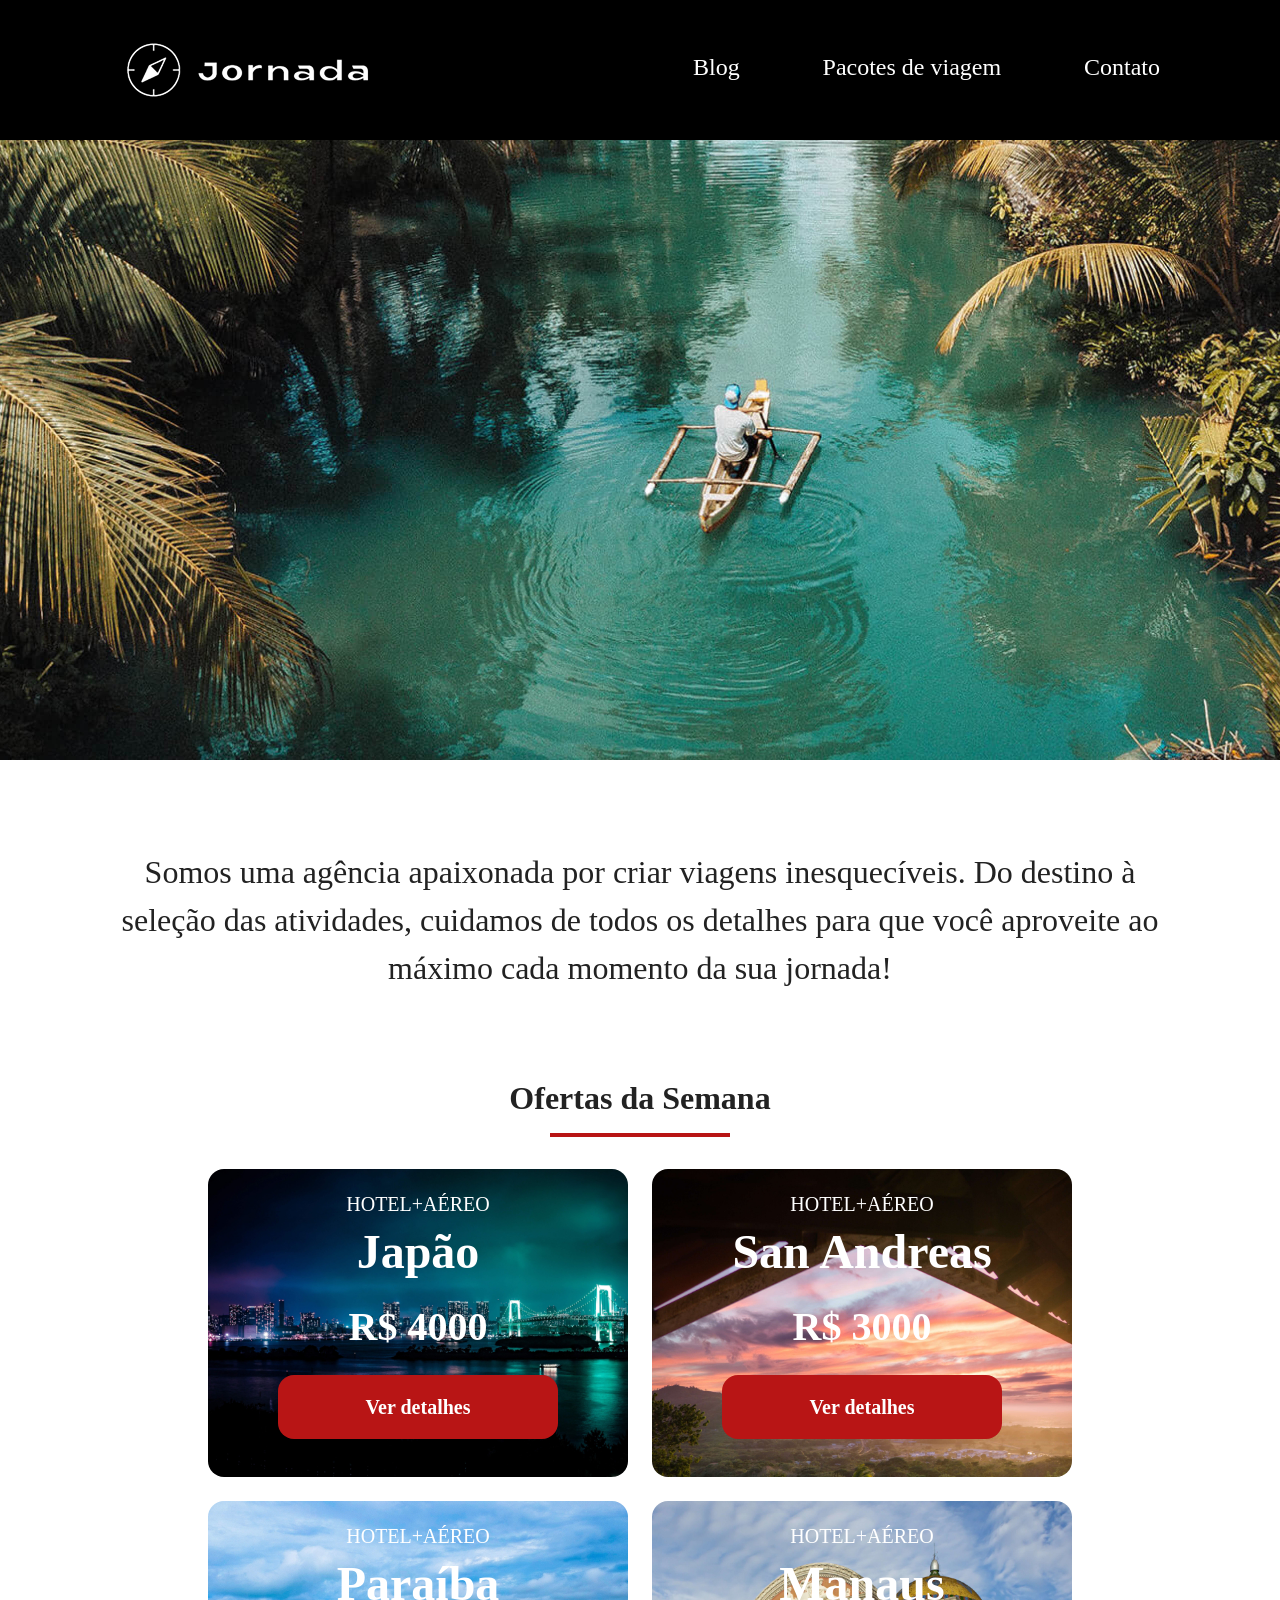
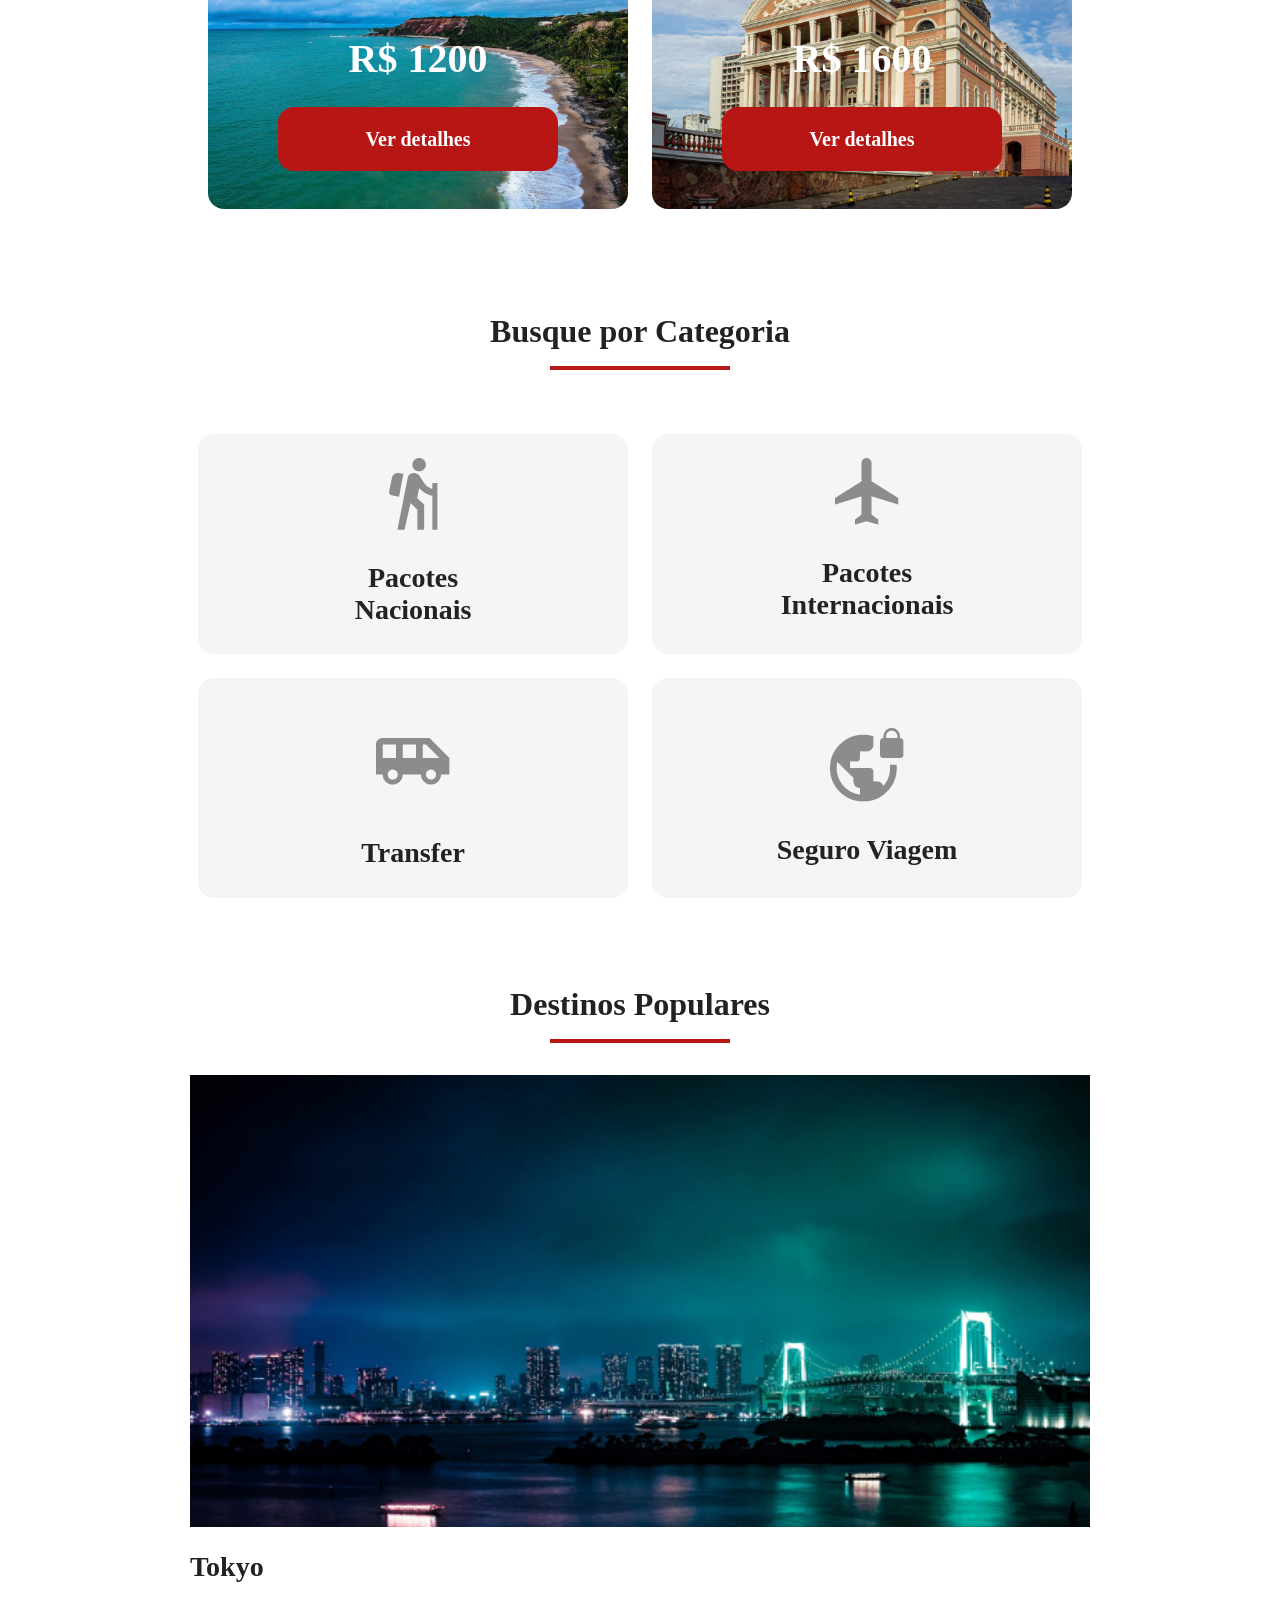
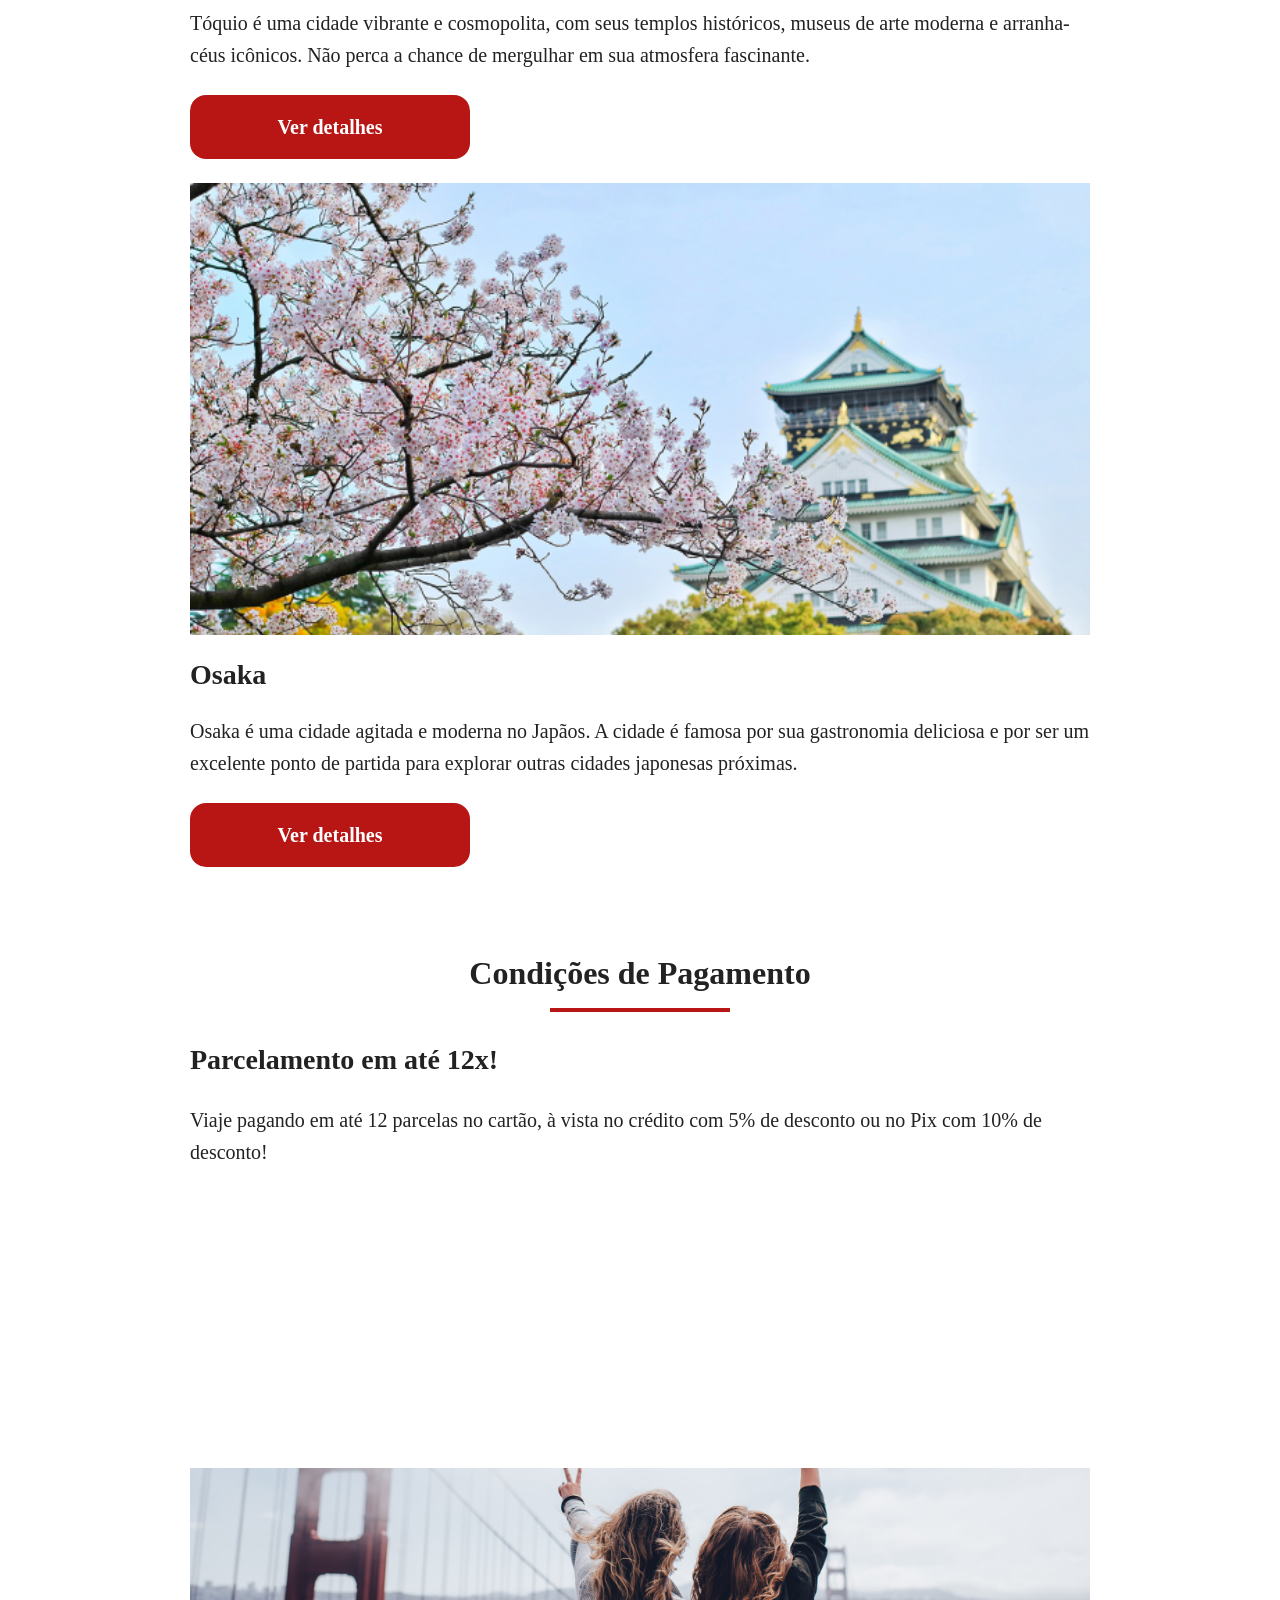
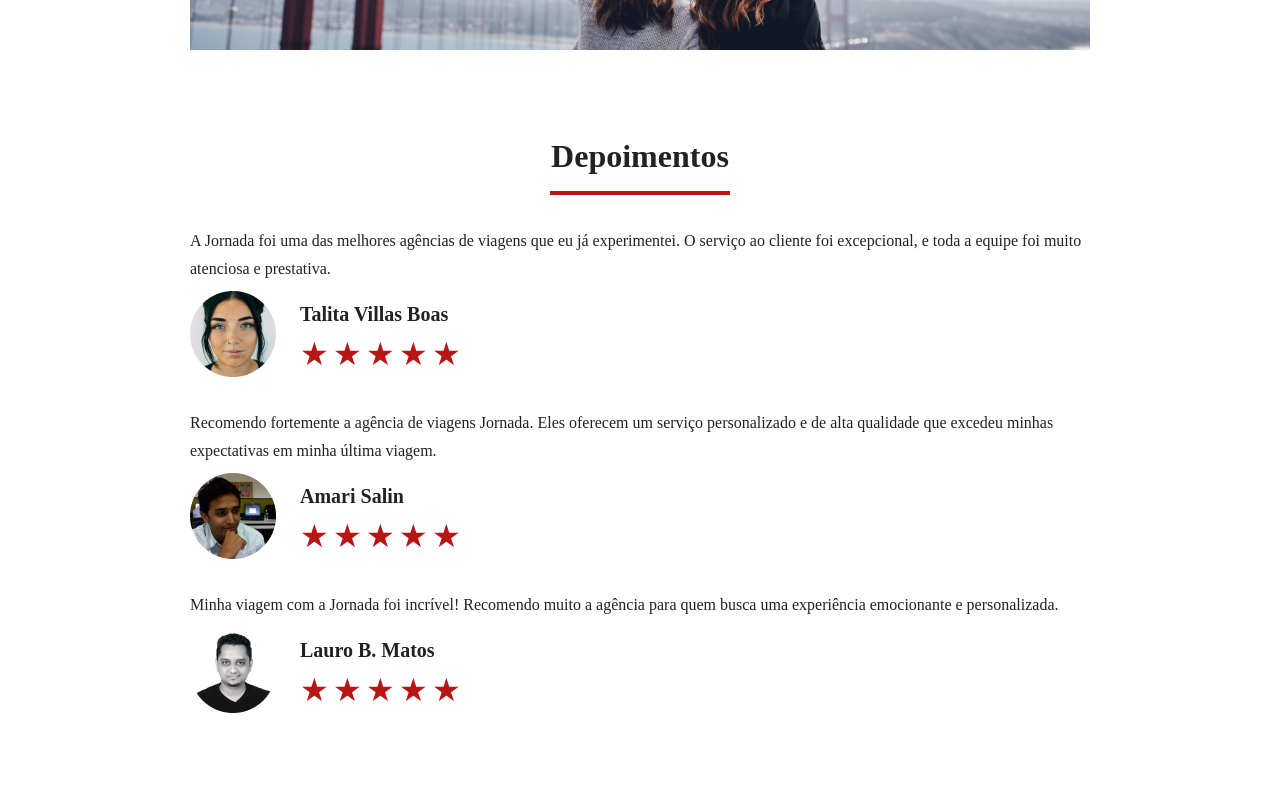
==== index.html @ 4befcd98 "finaliza css mobile" ====
<!doctype html>
<html lang="pt-BR">
  <head>
    <meta charset="UTF-8" />
    <meta name="viewport" content="width=device-width, initial-scale=1.0" />
    <link rel="icon" href="favico.png" type="xml/png" />
    <link rel="stylesheet" href="./css/style.css" />
    <title>Jornada Viagens</title>
  </head>
  <body>
    <header class="main-header">
      <a class="logo" href="index.html" title="voltar para a página inicial">
        <img
          class="img-mobile"
          src="img/Logo-provisória-branca 1.png"
          alt="Bussola do logo Jornada Viagens na cor branca"
        />
        <img
          class="img-desktop"
          src="img/bussola-texto-jornada-branca.png"
          alt="Logo Jornada Viagens na cor branca"
        />
      </a>
      <div class="navigation-menu">
        <label for="menu">
          <img src="img/menu.png" alt="menu" />
        </label>
        <input type="checkbox" id="menu" hidden />
        <nav>
          <ul class="list-links">
            <li>
              <a href="blog.html" target="_blank" title="Acessar Blog">Blog</a>
            </li>
            <li>
              <a
                href="pacotes.html"
                target="_blank"
                title="Acessar Pacotes de viagem"
                >Pacotes de viagem</a
              >
            </li>
            <li>
              <a href="contato.html" target="_blank" title="Acessar Contato"
                >Contato</a
              >
            </li>
          </ul>
        </nav>
      </div>
    </header>
    <section class="hero">
      <div class="hero-img"></div>
      <h2>
        Somos uma agência apaixonada por criar viagens inesquecíveis. Do destino
        à seleção das atividades, cuidamos de todos os detalhes para que você
        aproveite ao máximo cada momento da sua jornada!
      </h2>
    </section>
    <section class="offers">
      <div class="section-title">
        <h2>Ofertas da Semana</h2>
        <hr />
      </div>
      <div class="offers-cards">
        <article class="card japao">
          <header>
            <p>HOTEL+AÉREO</p>
            <h3>
              Japão <br />
              <span>R$ 4000</span>
            </h3>
          </header>
          <footer>
            <a href="#" class="button">Ver detalhes</a>
          </footer>
        </article>
        <article class="card san-andreas">
          <header>
            <p>HOTEL+AÉREO</p>
            <h3>
              San Andreas <br />
              <span>R$ 3000</span>
            </h3>
          </header>
          <footer>
            <a href="#" class="button">Ver detalhes</a>
          </footer>
        </article>
        <article class="card paraiba">
          <header>
            <p>HOTEL+AÉREO</p>
            <h3>
              Paraíba <br />
              <span>R$ 1200</span>
            </h3>
          </header>
          <footer>
            <a href="#" class="button">Ver detalhes</a>
          </footer>
        </article>
        <article class="card manaus">
          <header>
            <p>HOTEL+AÉREO</p>
            <h3>
              Manaus <br />
              <span>R$ 1600</span>
            </h3>
          </header>
          <footer>
            <a href="#" class="button">Ver detalhes</a>
          </footer>
        </article>
      </div>
    </section>
    <section class="categories">
      <div class="section-title">
        <h2>Busque por Categoria</h2>
        <hr />
      </div>
      <div class="categories-cards">
        <a
          class="card"
          href="#"
          target="_blank"
          title="Busque pela categoria Pacotes Nacionais"
        >
          <img
            src="img/ícone - pacotes nacionais.png"
            alt="ícone cinza representando uma pessoa fazendo tracking"
          />
          <h3 class="content-title">
            Pacotes<br />
            Nacionais
          </h3>
        </a>

        <a
          class="card"
          href="#"
          target="_blank"
          title="Busque pela categoria Pacotes Internacionais"
        >
          <img
            src="img/ícone - pacotes interacionais.png"
            alt="ícone cinza representando um avião"
          />
          <h3 class="content-title">
            Pacotes <br />
            Internacionais
          </h3>
        </a>
        <a
          class="card single-line transfer"
          href="#"
          target="_blank"
          title="Busque pela categoria Transfer"
        >
          <img
            src="img/ícone -transfer.png"
            alt="ícone cinza representando um ônibus"
          />
          <h3 class="content-title">Transfer</h3>
        </a>
        <a
          class="card single-line"
          href="#"
          target="_blank"
          title="Busque pela categoria Seguro Viagem"
        >
          <img
            src="img/ícone - seguro viagem.png"
            alt="ícone cinza representando o planeta terra com um cadeado"
          />
          <h3 class="content-title">Seguro Viagem</h3>
        </a>
      </div>
    </section>
    <section class="destinations">
      <div class="section-title">
        <h2>Destinos Populares</h2>
        <hr />
      </div>
      <div class="destination-items">
        <article class="item tokyo">
          <header>
            <div class="img-item"></div>
            <h4 class="content-title">Tokyo</h4>
          </header>
          <p class="content-text">
            Tóquio é uma cidade vibrante e cosmopolita, com seus templos
            históricos, museus de arte moderna e arranha-céus icônicos. Não
            perca a chance de mergulhar em sua atmosfera fascinante.
          </p>
          <footer>
            <a
              href="#"
              class="button"
              target="_blank"
              title="Veja mais detalhes do destino Tokyo"
              >Ver detalhes</a
            >
          </footer>
        </article>
        <article class="item osaka">
          <header>
            <div class="img-item"></div>
            <h4 class="content-title">Osaka</h4>
          </header>
          <p class="content-text">
            Osaka é uma cidade agitada e moderna no Japãos. A cidade é famosa
            por sua gastronomia deliciosa e por ser um excelente ponto de
            partida para explorar outras cidades japonesas próximas.
          </p>
          <footer>
            <a
              href="#"
              class="button"
              target="_blank"
              title="Veja mais detalhes do destino Osaka"
              >Ver detalhes</a
            >
          </footer>
        </article>
      </div>
    </section>
    <section class="payments">
      <div class="section-title">
        <h2>Condições de Pagamento</h2>
        <hr />
      </div>
      <div class="grid-layout">
        <div class="text-content">
          <h3 class="content-title">Parcelamento em até 12x!</h3>
          <p class="content-text">
            Viaje pagando em até 12 parcelas no cartão, à vista no crédito com
            5% de desconto ou no Pix com 10% de desconto!
          </p>
        </div>
        <div class="image-gallery">
          <div class="image bag"></div>
          <div class="image passport"></div>
          <div class="image people"></div>
        </div>
      </div>
    </section>
    <section class="testimonials">
      <div class="section-title">
        <h2>Depoimentos</h2>
        <hr />
      </div>
      <div class="testimonial-container">
        <article>
          <header>
            <p>
              A Jornada foi uma das melhores agências de viagens que eu já
              experimentei. O serviço ao cliente foi excepcional, e toda a
              equipe foi muito atenciosa e prestativa.
            </p>
          </header>
          <footer>
            <img src="img/avatar-01.png" alt="Avatar de Talita Villas Boas" />
            <div class="profile-content">
              <h4>Talita Villas Boas</h4>
              <div class="rating">
                <span class="star">★</span>
                <span class="star">★</span>
                <span class="star">★</span>
                <span class="star">★</span>
                <span class="star">★</span>
              </div>
            </div>
          </footer>
        </article>
        <article>
          <header>
            <p>
              Recomendo fortemente a agência de viagens Jornada. Eles oferecem
              um serviço personalizado e de alta qualidade que excedeu minhas
              expectativas em minha última viagem.
            </p>
          </header>
          <footer>
            <img src="img/avatar-02.png" alt="Avatar de Amari Salin" />
            <div class="profile-content">
              <h4>Amari Salin</h4>
              <div class="rating">
                <span class="star">★</span>
                <span class="star">★</span>
                <span class="star">★</span>
                <span class="star">★</span>
                <span class="star">★</span>
              </div>
            </div>
          </footer>
        </article>
        <article>
          <header>
            <p>
              Minha viagem com a Jornada foi incrível! Recomendo muito a agência
              para quem busca uma experiência emocionante e personalizada.
            </p>
          </header>
          <footer>
            <img src="img/avatar-03.png" alt="Avatar de Lauro B. Matos" />
            <div class="profile-content">
              <h4>Lauro B. Matos</h4>
              <div class="rating">
                <span class="star">★</span>
                <span class="star">★</span>
                <span class="star">★</span>
                <span class="star">★</span>
                <span class="star">★</span>
              </div>
            </div>
          </footer>
        </article>
      </div>
    </section>
  </body>
</html>
---- css/style.css ----
@import url(global.css);
@import url(header.css);
@import url(hero.css);
@import url(offers.css);
@import url(categories.css);
@import url(destinations.css);
@import url(payments.css);
@import url(testimonials.css);
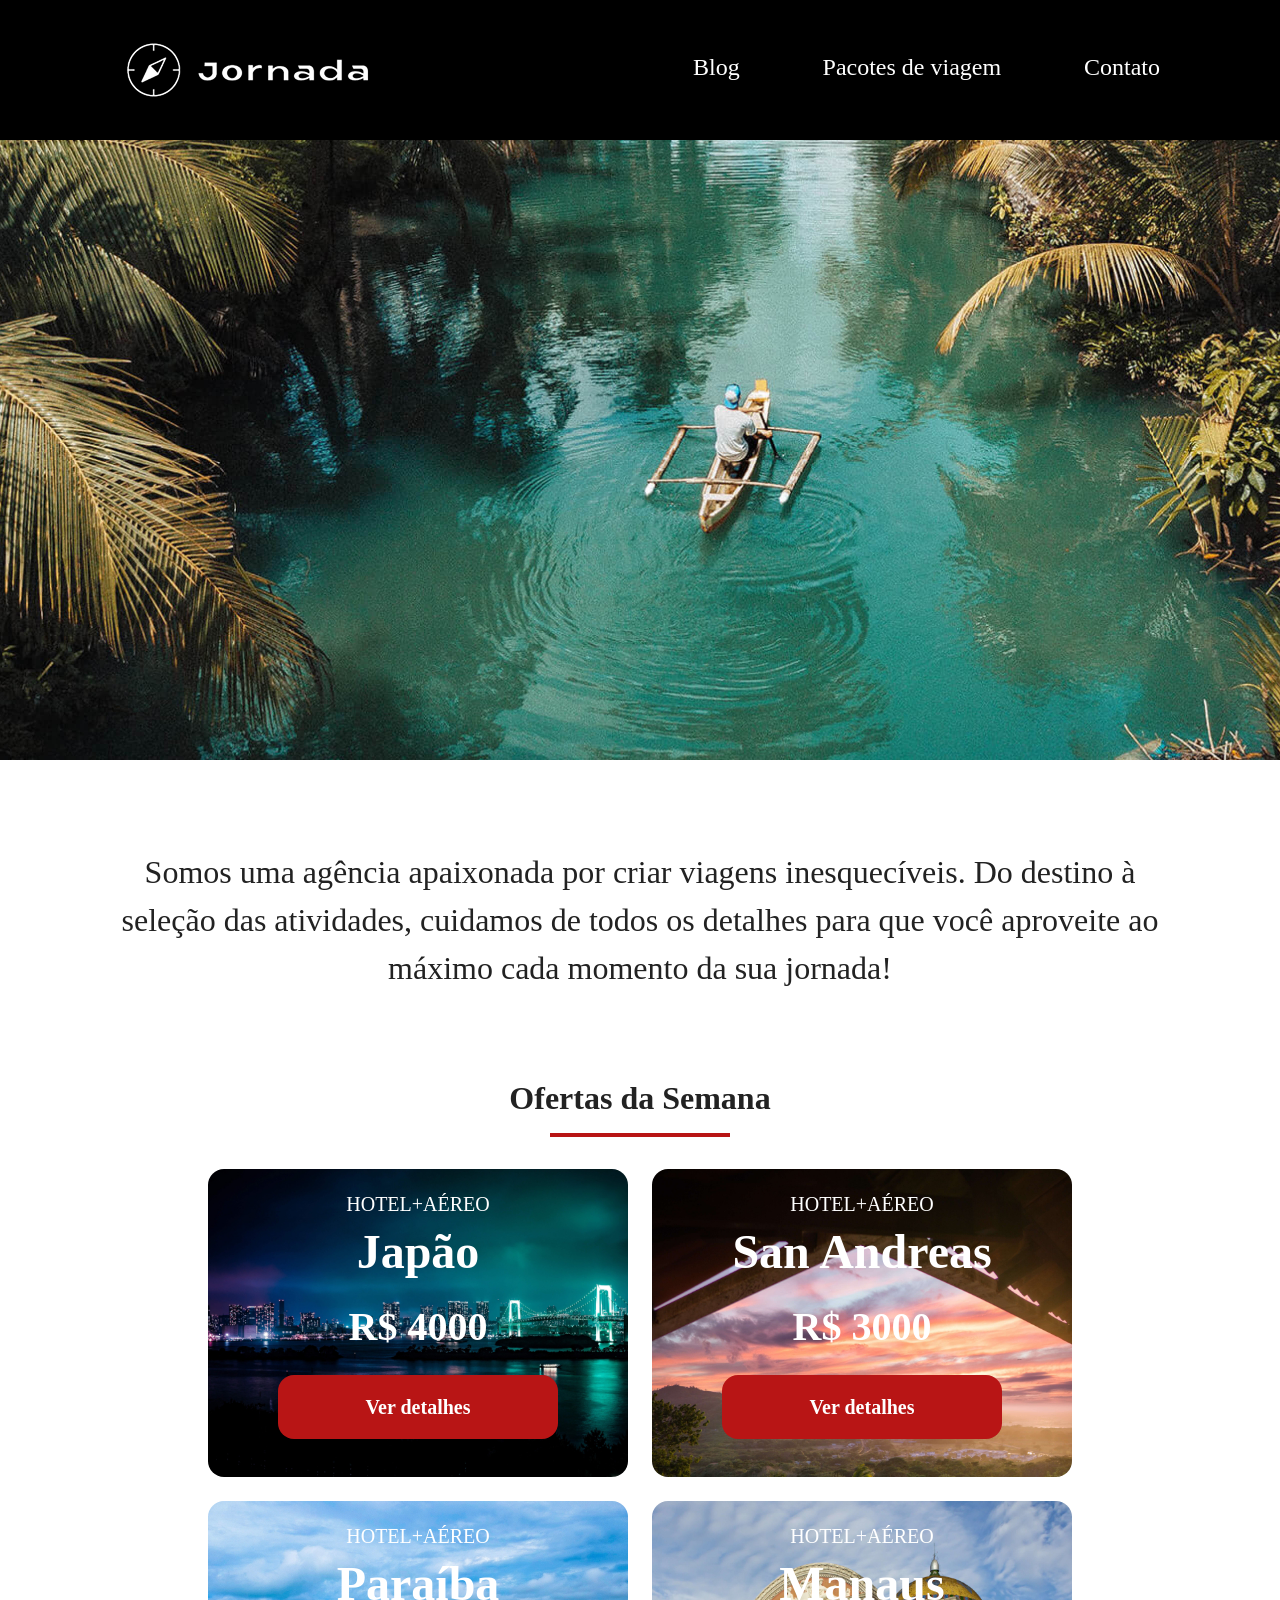
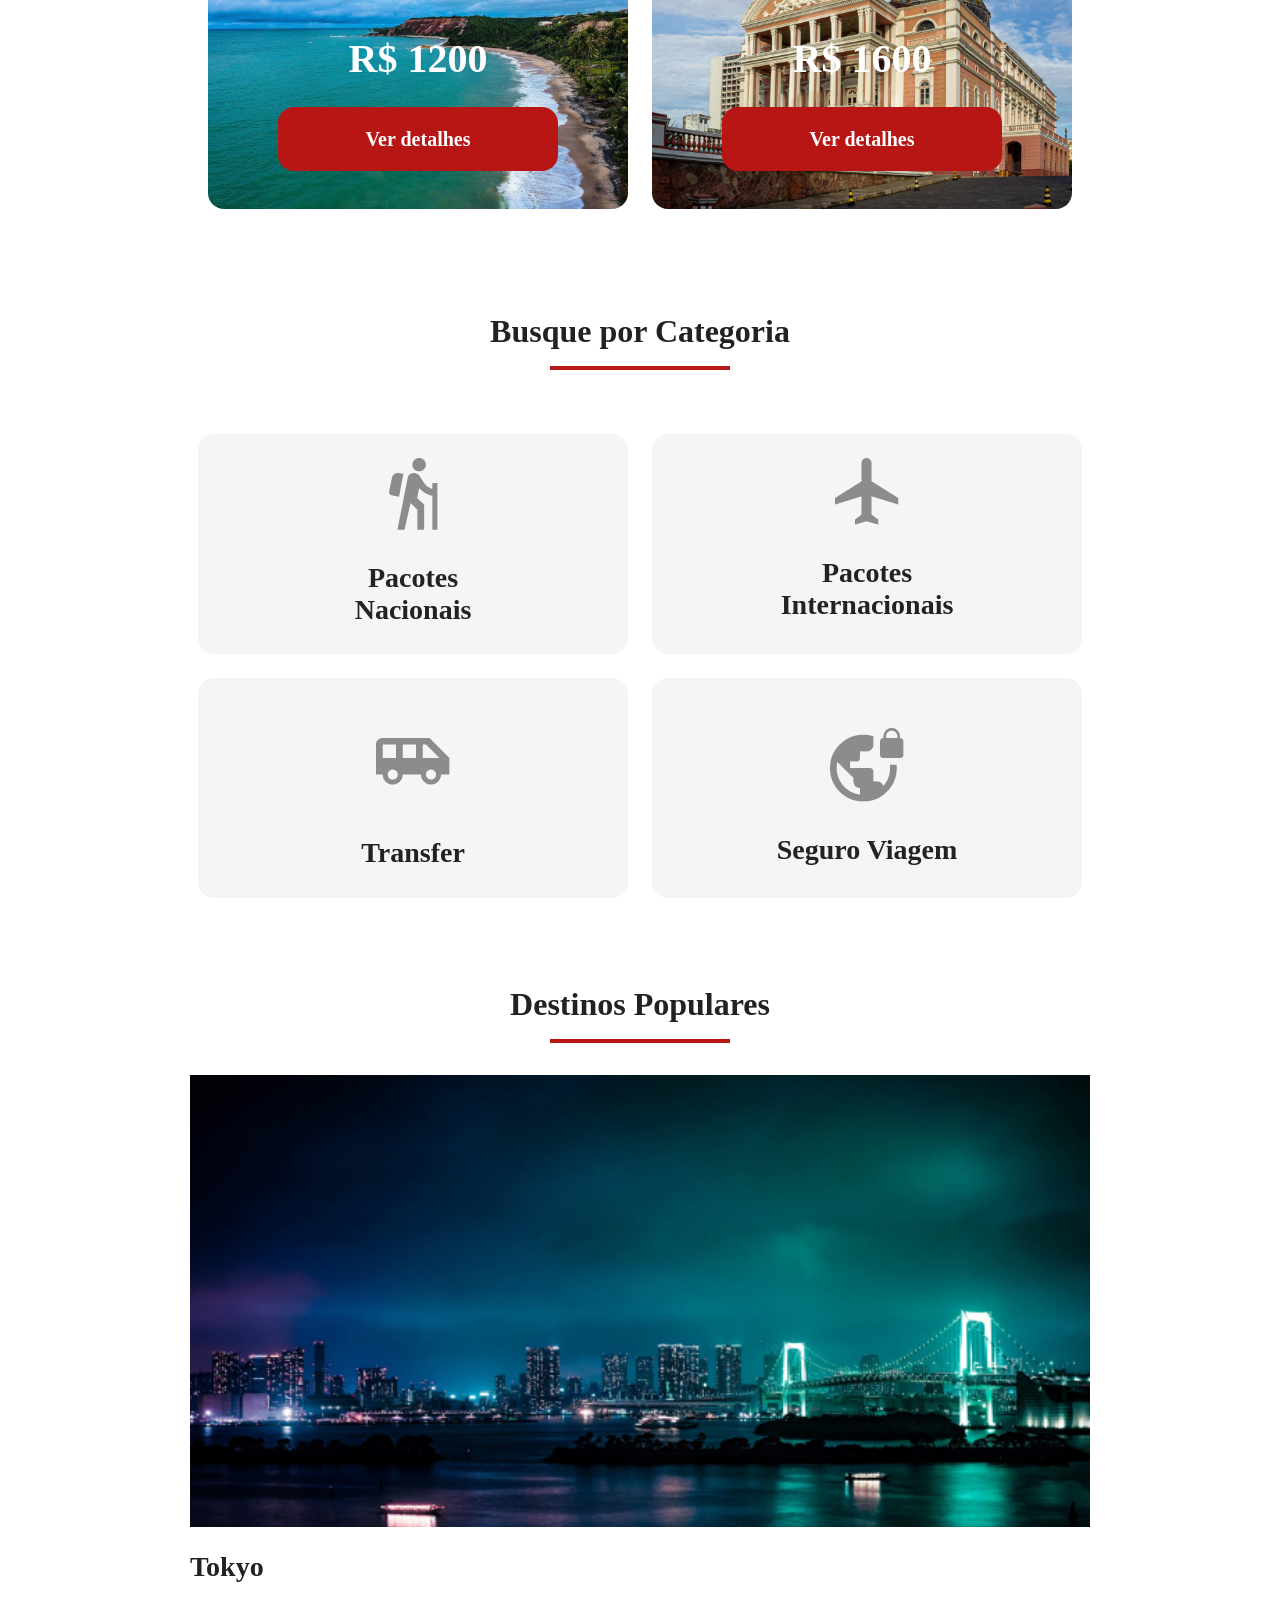
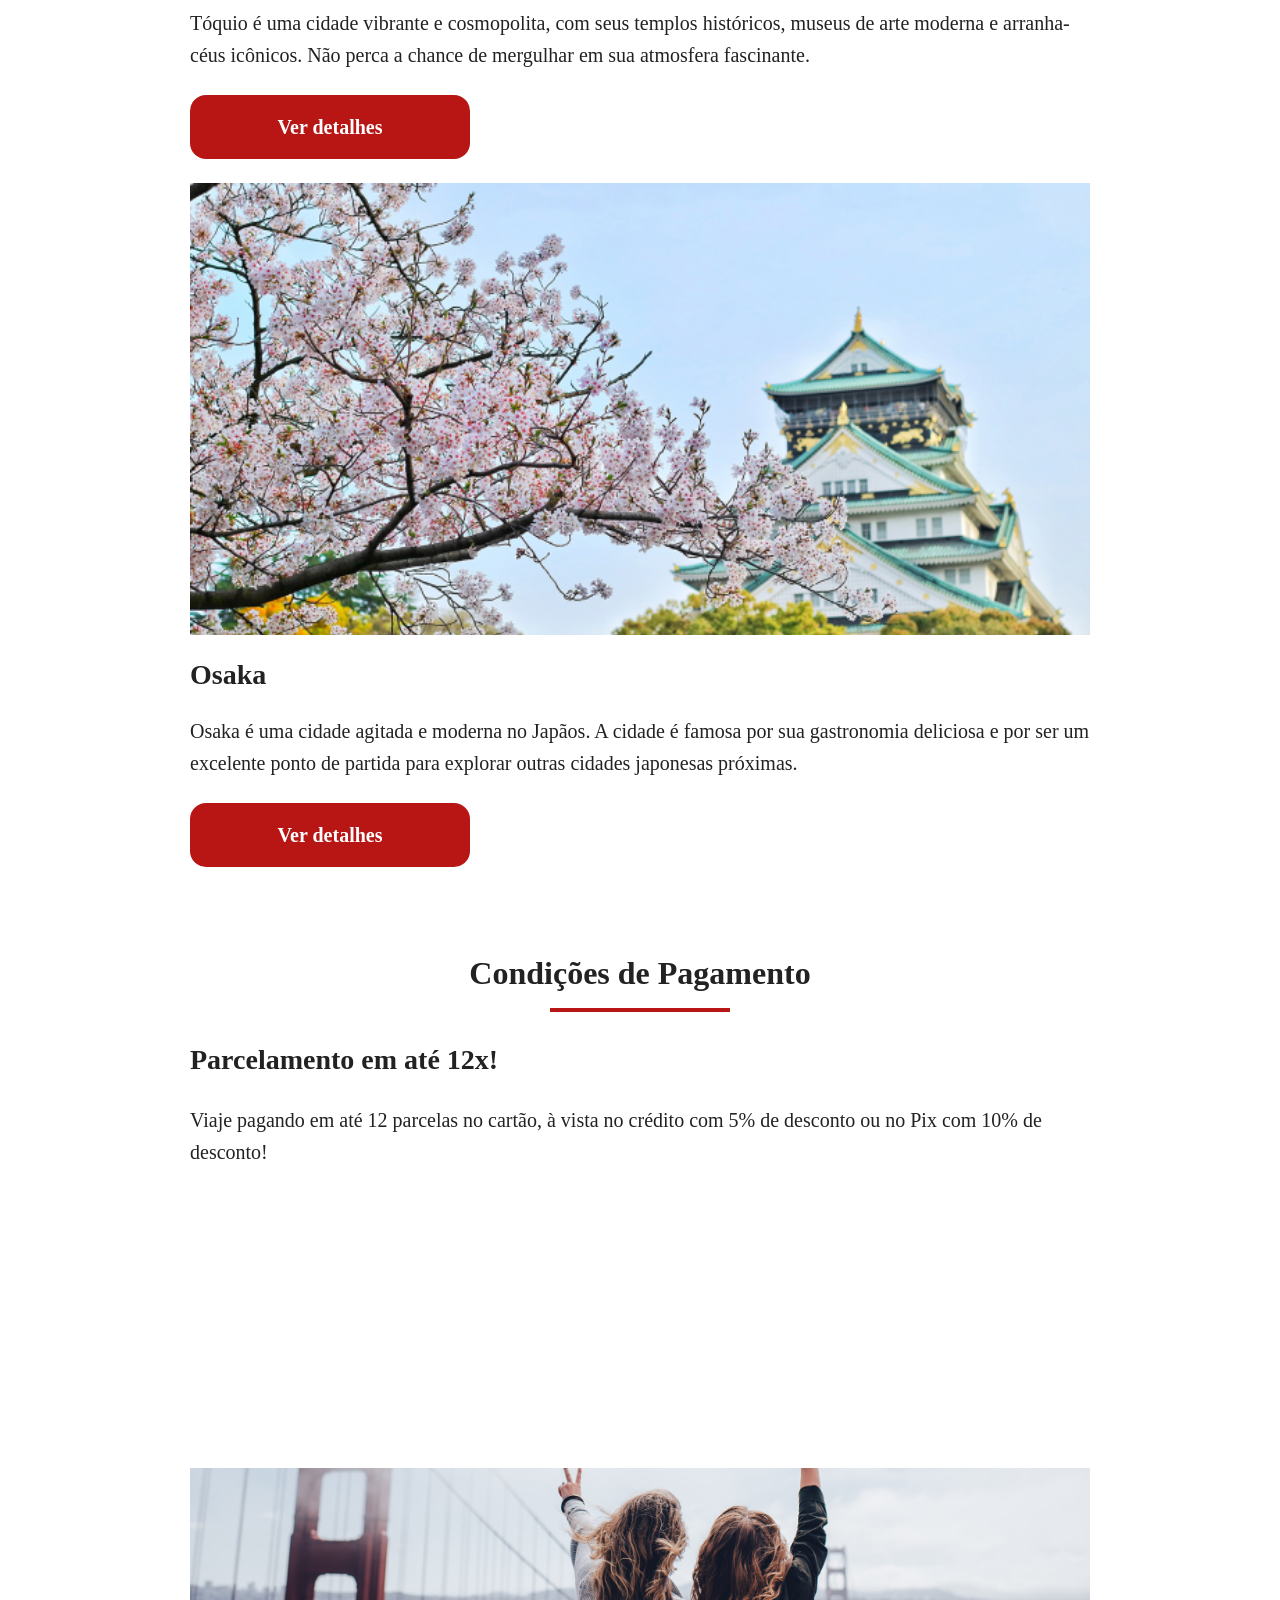
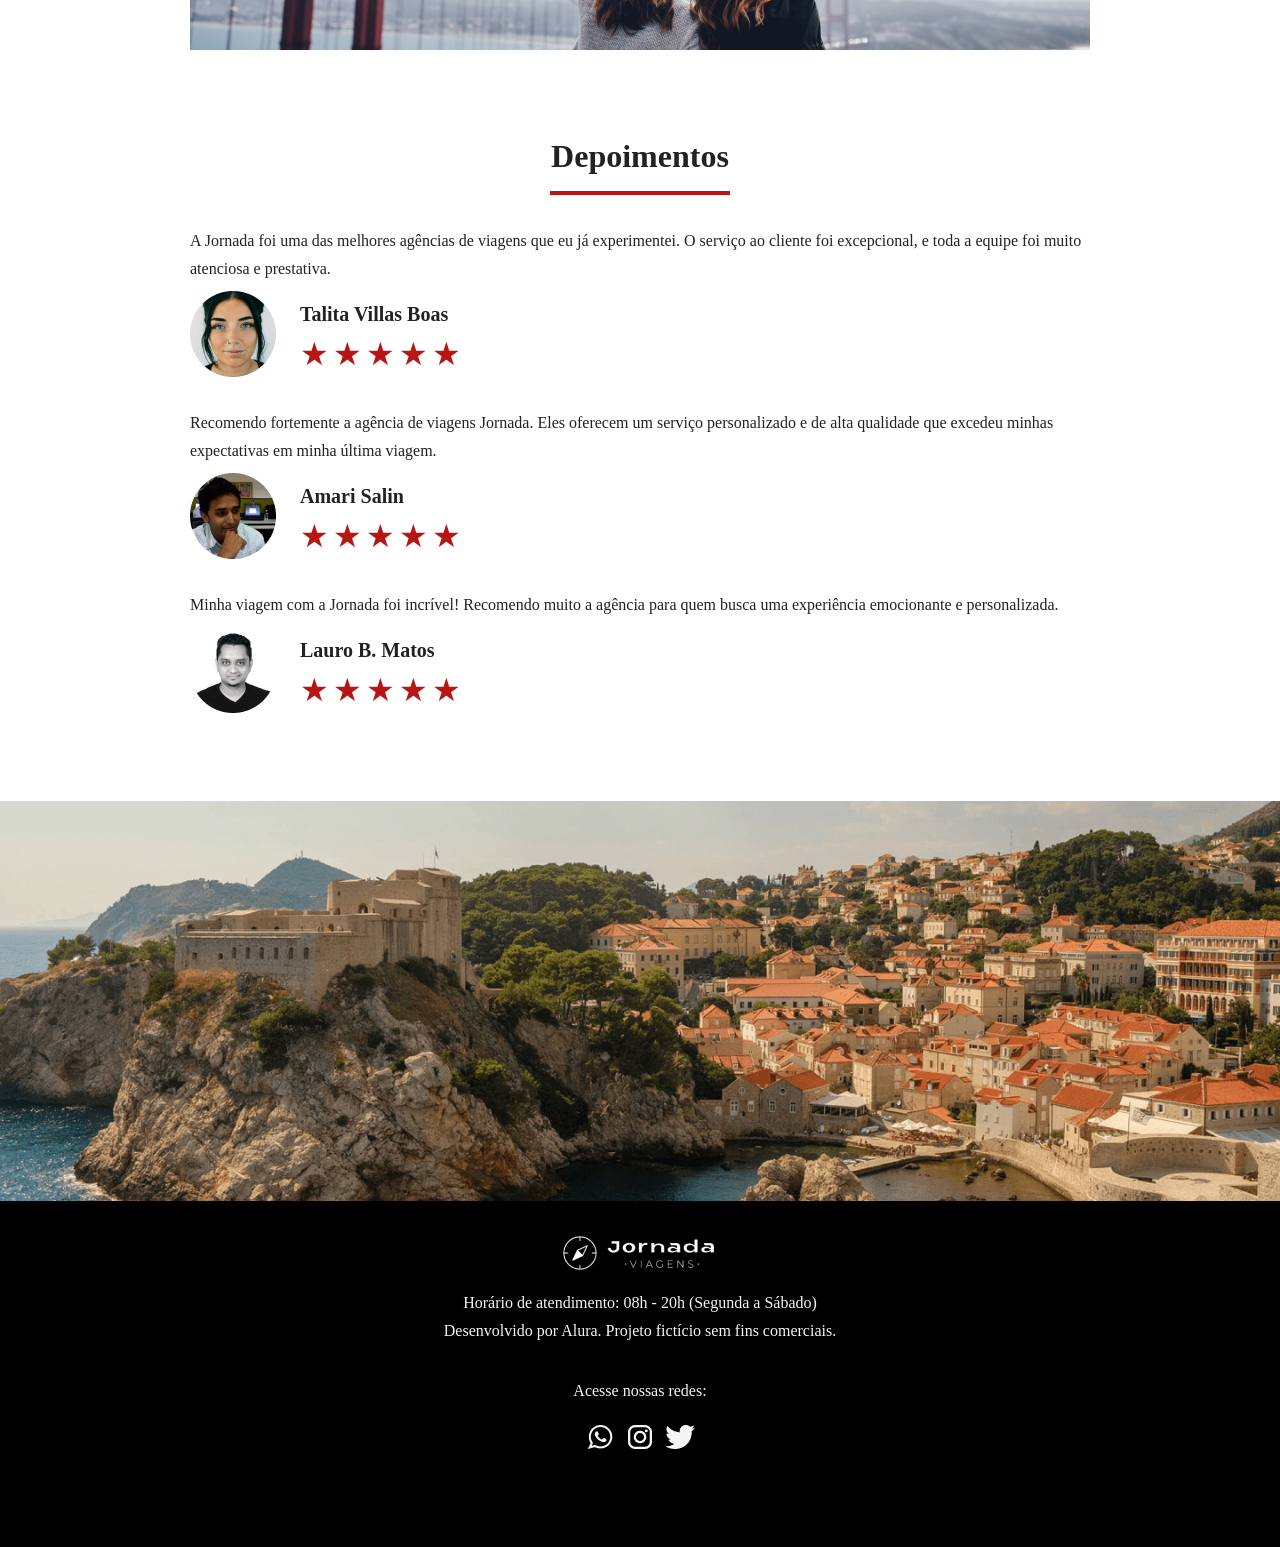
==== commit 767cf2b0: "rodape e footer mobile" ====
--- a/index.html
+++ b/index.html
@@ -316,5 +316,31 @@
         </article>
       </div>
     </section>
+    <section class="rodape">
+      <div class="rodape-img"></div>
+    </section>
+    <footer class="main-footer">
+      <div class="logo-footer">
+        <img src="img/Logo-branco-rodape.png" alt="Logo Jornada Viagens" />
+      </div>
+      <div class="content-footer">
+        <p>Horário de atendimento: 08h - 20h (Segunda a Sábado)</p>
+        <p>Desenvolvido por Alura. Projeto fictício sem fins comerciais.</p>
+        <div class="redes">
+          <p>Acesse nossas redes:</p>
+          <div class="logos-redes-sociais">
+            <a href="#">
+              <img src="img/logo-whatsapp.png" alt="" />
+            </a>
+            <a href="#">
+              <img src="img/logo-instagram.png" alt="" />
+            </a>
+            <a href="#">
+              <img src="img/logo-twitter.png" alt="" />
+            </a>
+          </div>
+        </div>
+      </div>
+    </footer>
   </body>
 </html>
--- a/css/style.css
+++ b/css/style.css
@@ -5,4 +5,6 @@
 @import url(categories.css);
 @import url(destinations.css);
 @import url(payments.css);
-@import url(testimonials.css);+@import url(testimonials.css);
+@import url(rodape.css);
+@import url(footer.css);
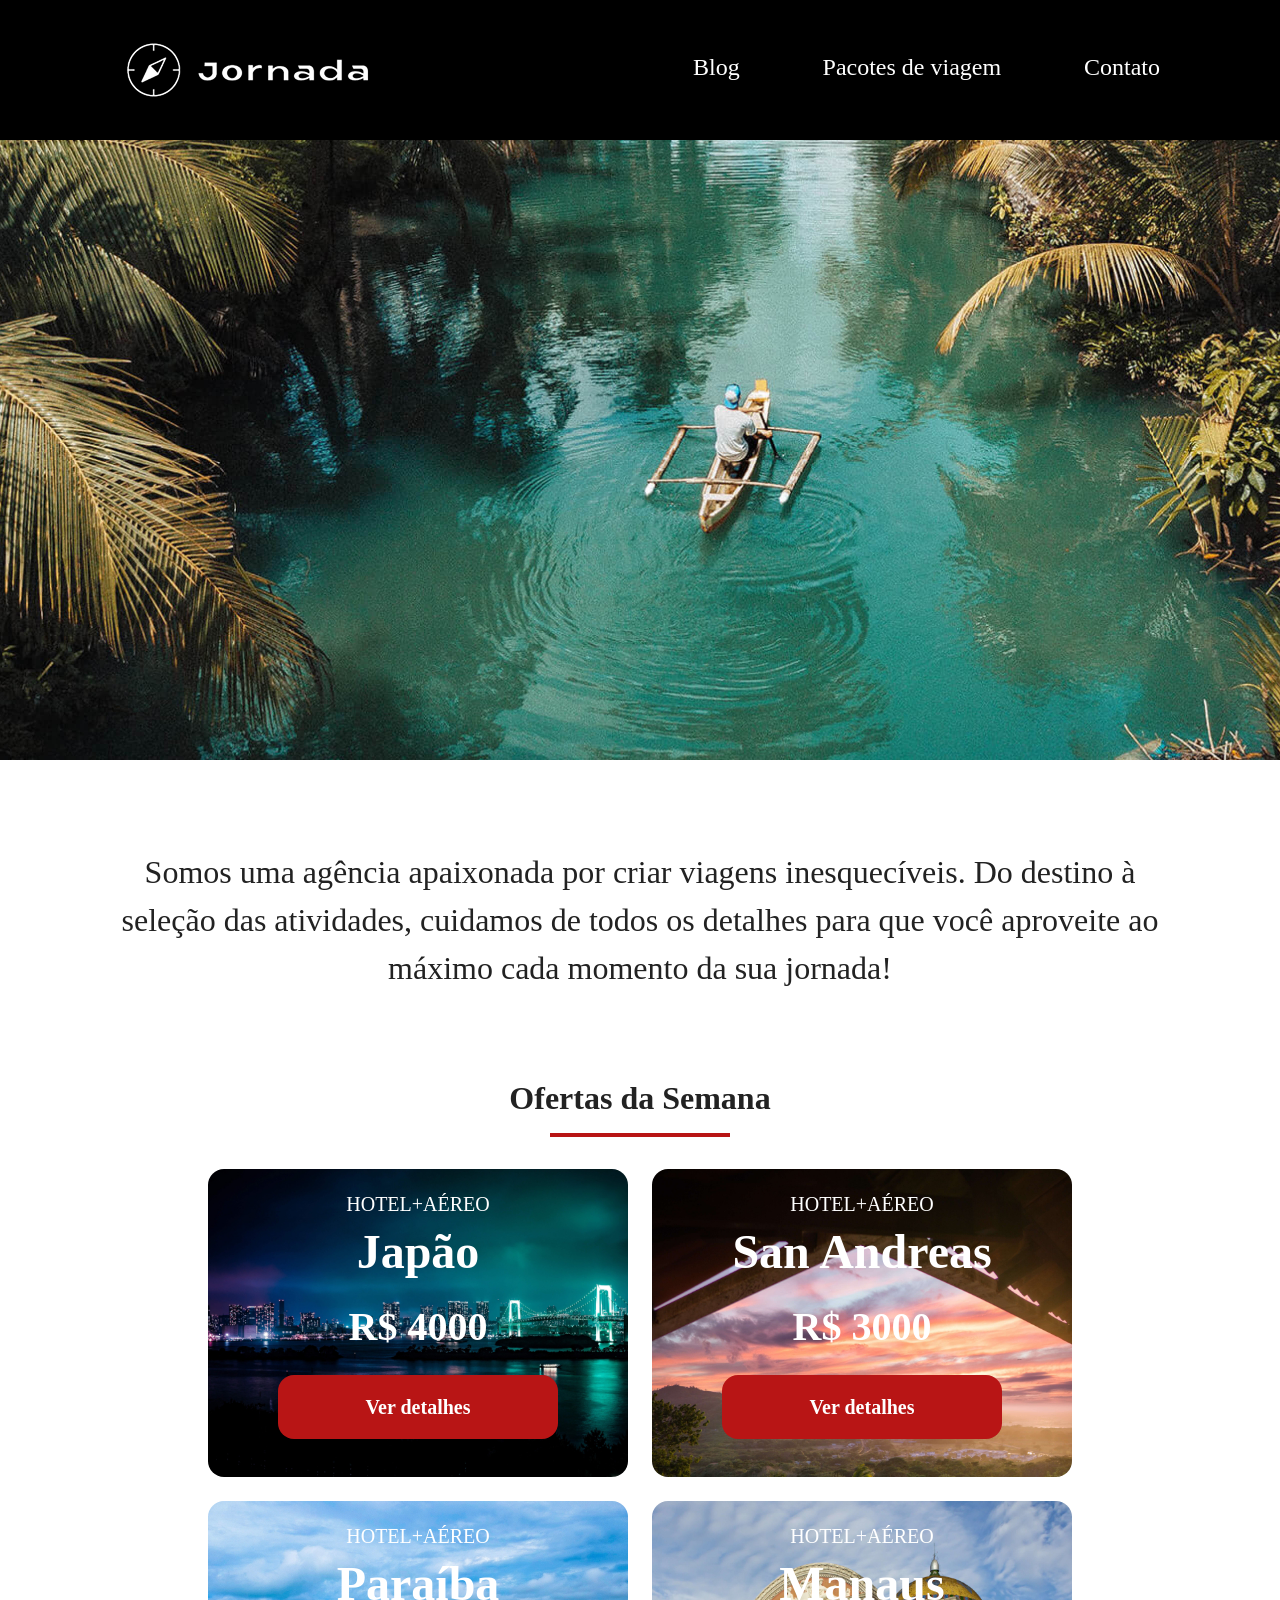
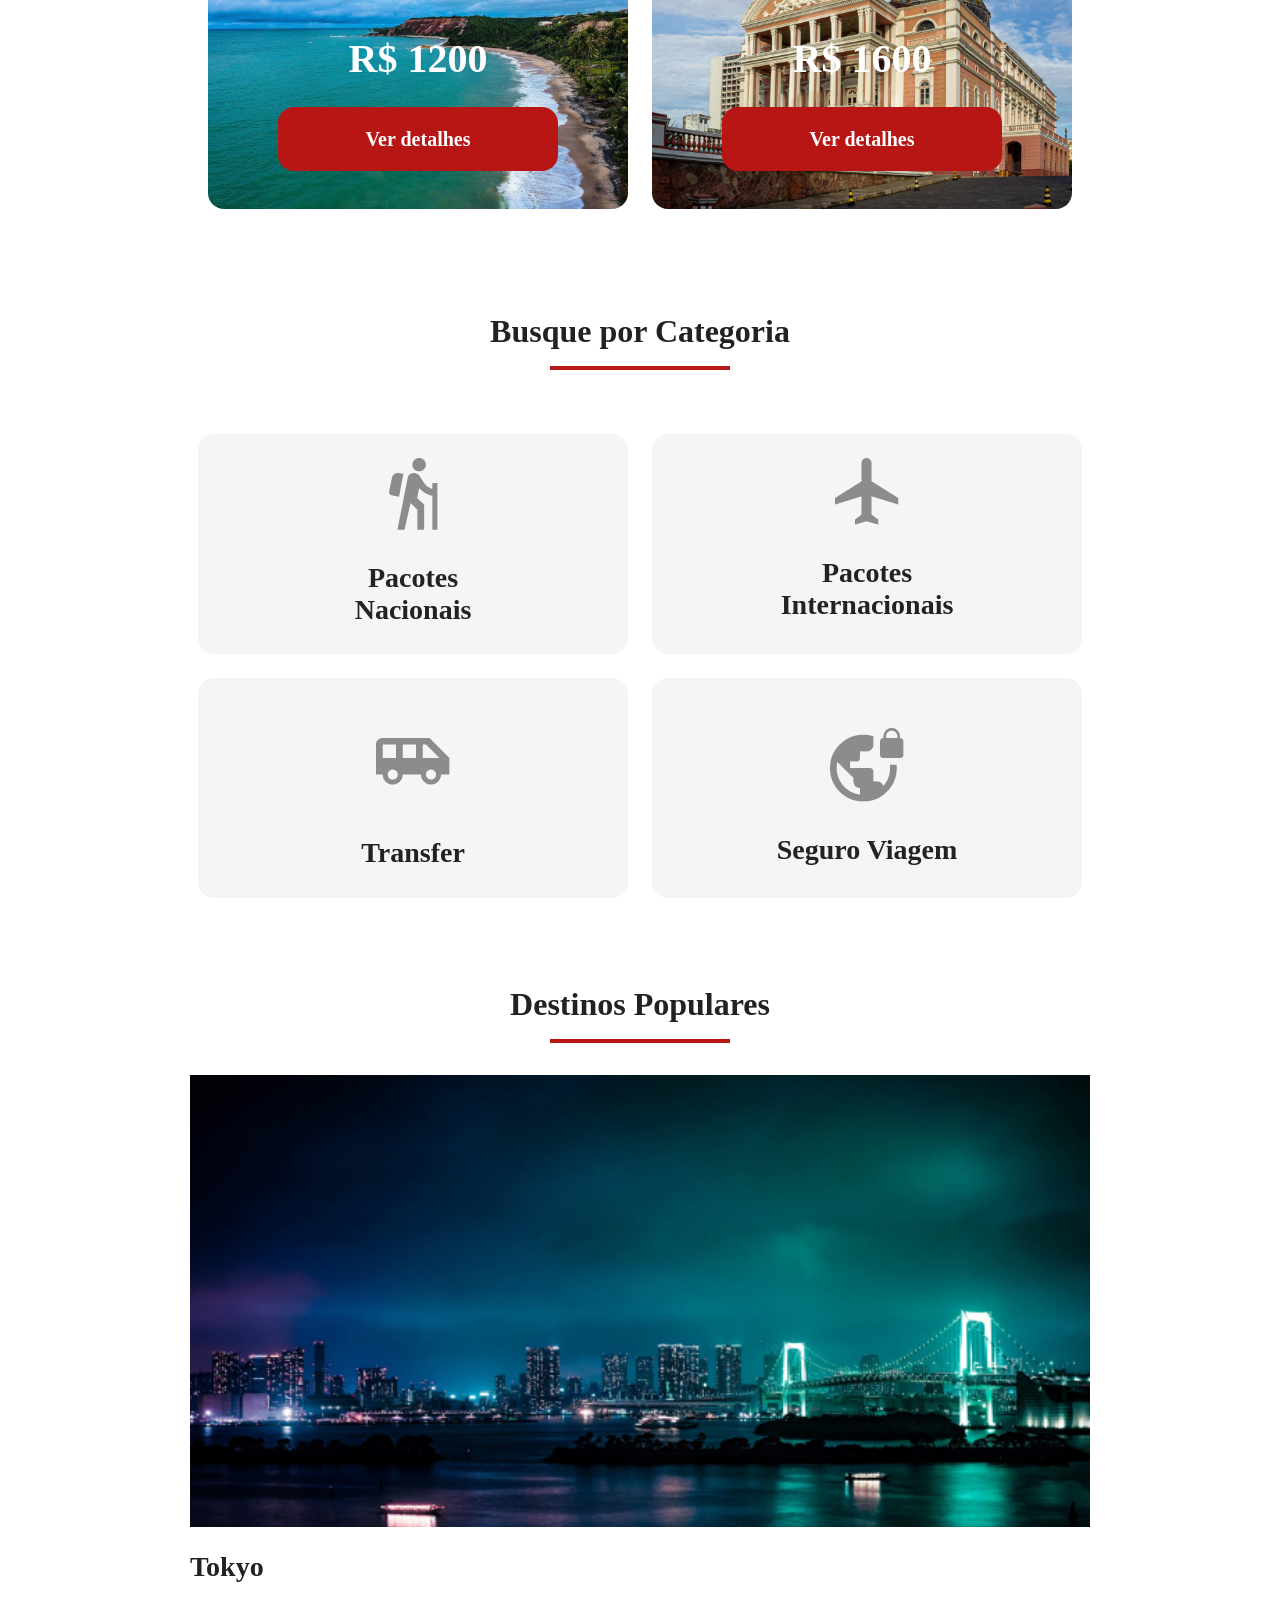
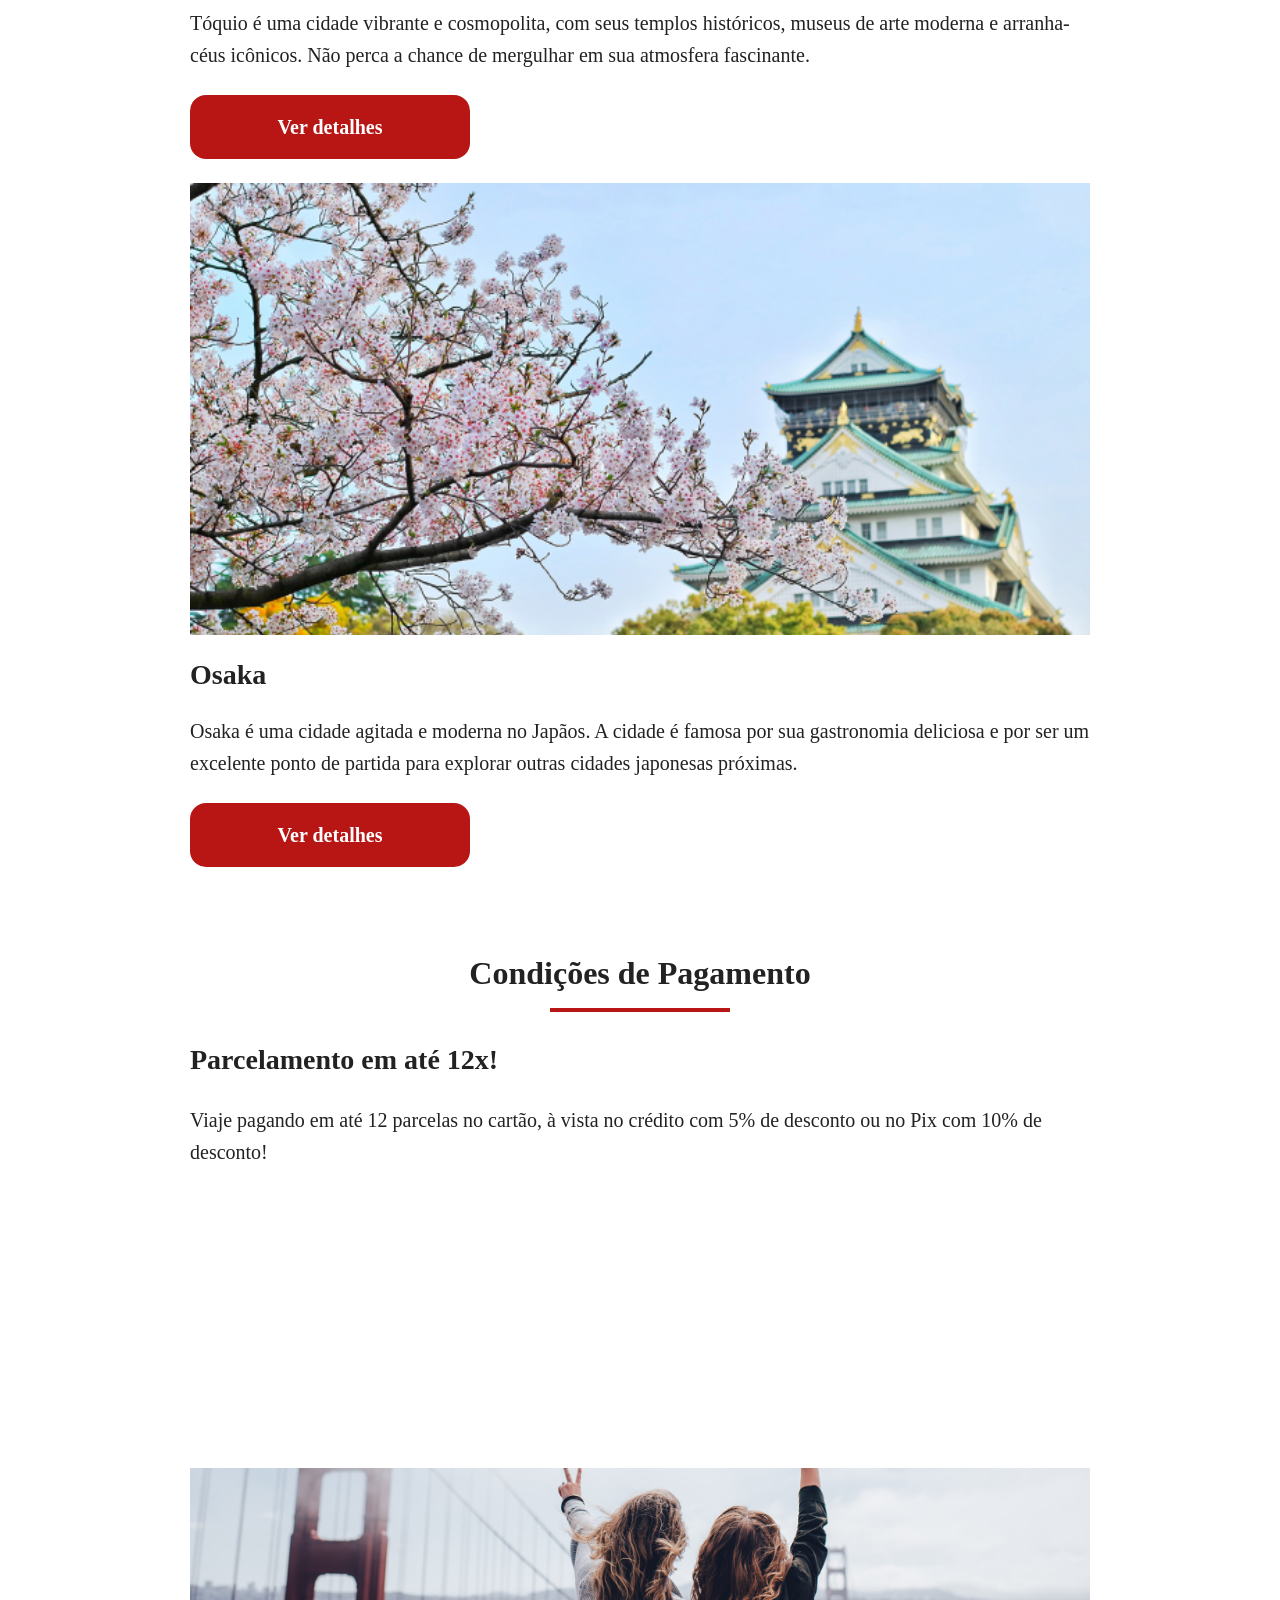
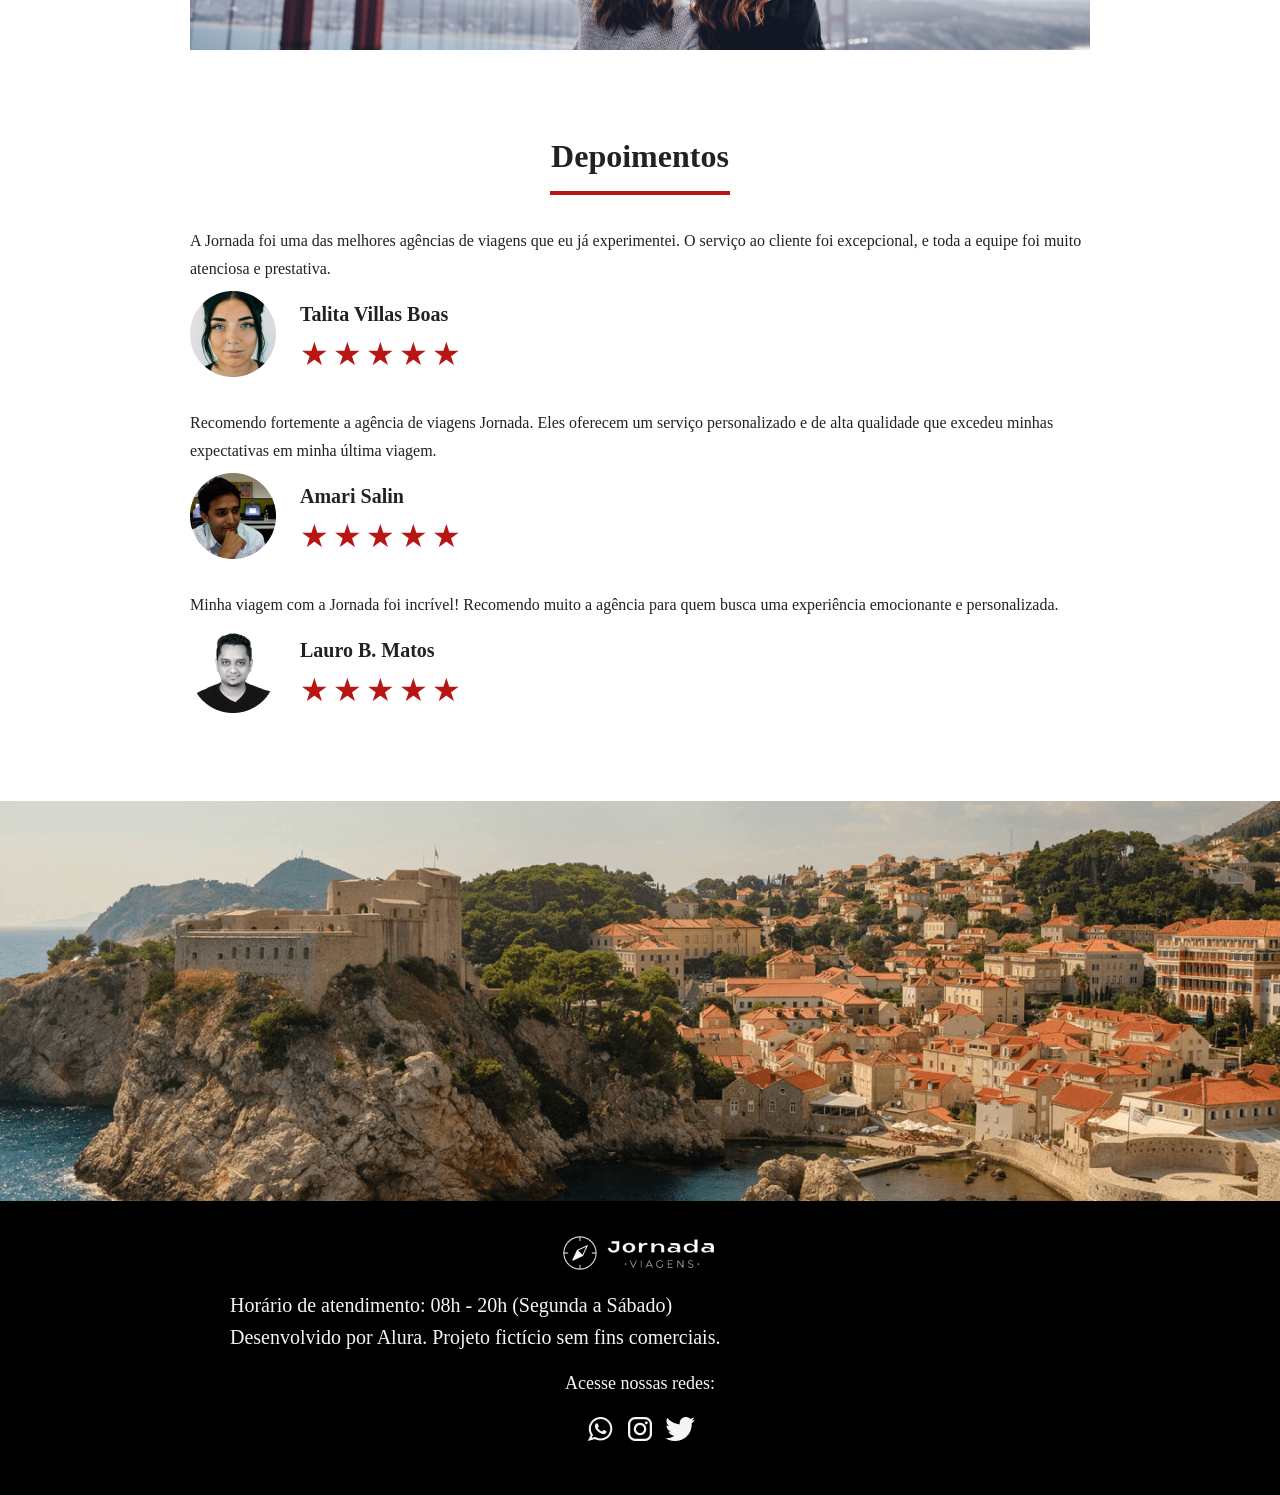
==== commit 0523343d: "footer tablet and desktop" ====
--- a/index.html
+++ b/index.html
@@ -320,25 +320,27 @@
       <div class="rodape-img"></div>
     </section>
     <footer class="main-footer">
-      <div class="logo-footer">
-        <img src="img/Logo-branco-rodape.png" alt="Logo Jornada Viagens" />
-      </div>
       <div class="content-footer">
-        <p>Horário de atendimento: 08h - 20h (Segunda a Sábado)</p>
-        <p>Desenvolvido por Alura. Projeto fictício sem fins comerciais.</p>
-        <div class="redes">
-          <p>Acesse nossas redes:</p>
-          <div class="logos-redes-sociais">
-            <a href="#">
-              <img src="img/logo-whatsapp.png" alt="" />
-            </a>
-            <a href="#">
-              <img src="img/logo-instagram.png" alt="" />
-            </a>
-            <a href="#">
-              <img src="img/logo-twitter.png" alt="" />
-            </a>
-          </div>
+        <div class="logo-footer">
+          <img src="img/Logo-branco-rodape.png" alt="Logo Jornada Viagens" />
+        </div>
+        <div class="text-footer">
+          <p>Horário de atendimento: 08h - 20h (Segunda a Sábado)</p>
+          <p>Desenvolvido por Alura. Projeto fictício sem fins comerciais.</p>
+        </div>
+      </div>
+      <div class="redes">
+        <p>Acesse nossas redes:</p>
+        <div class="logos-redes-sociais">
+          <a href="#">
+            <img src="img/logo-whatsapp.png" alt="" />
+          </a>
+          <a href="#">
+            <img src="img/logo-instagram.png" alt="" />
+          </a>
+          <a href="#">
+            <img src="img/logo-twitter.png" alt="" />
+          </a>
         </div>
       </div>
     </footer>
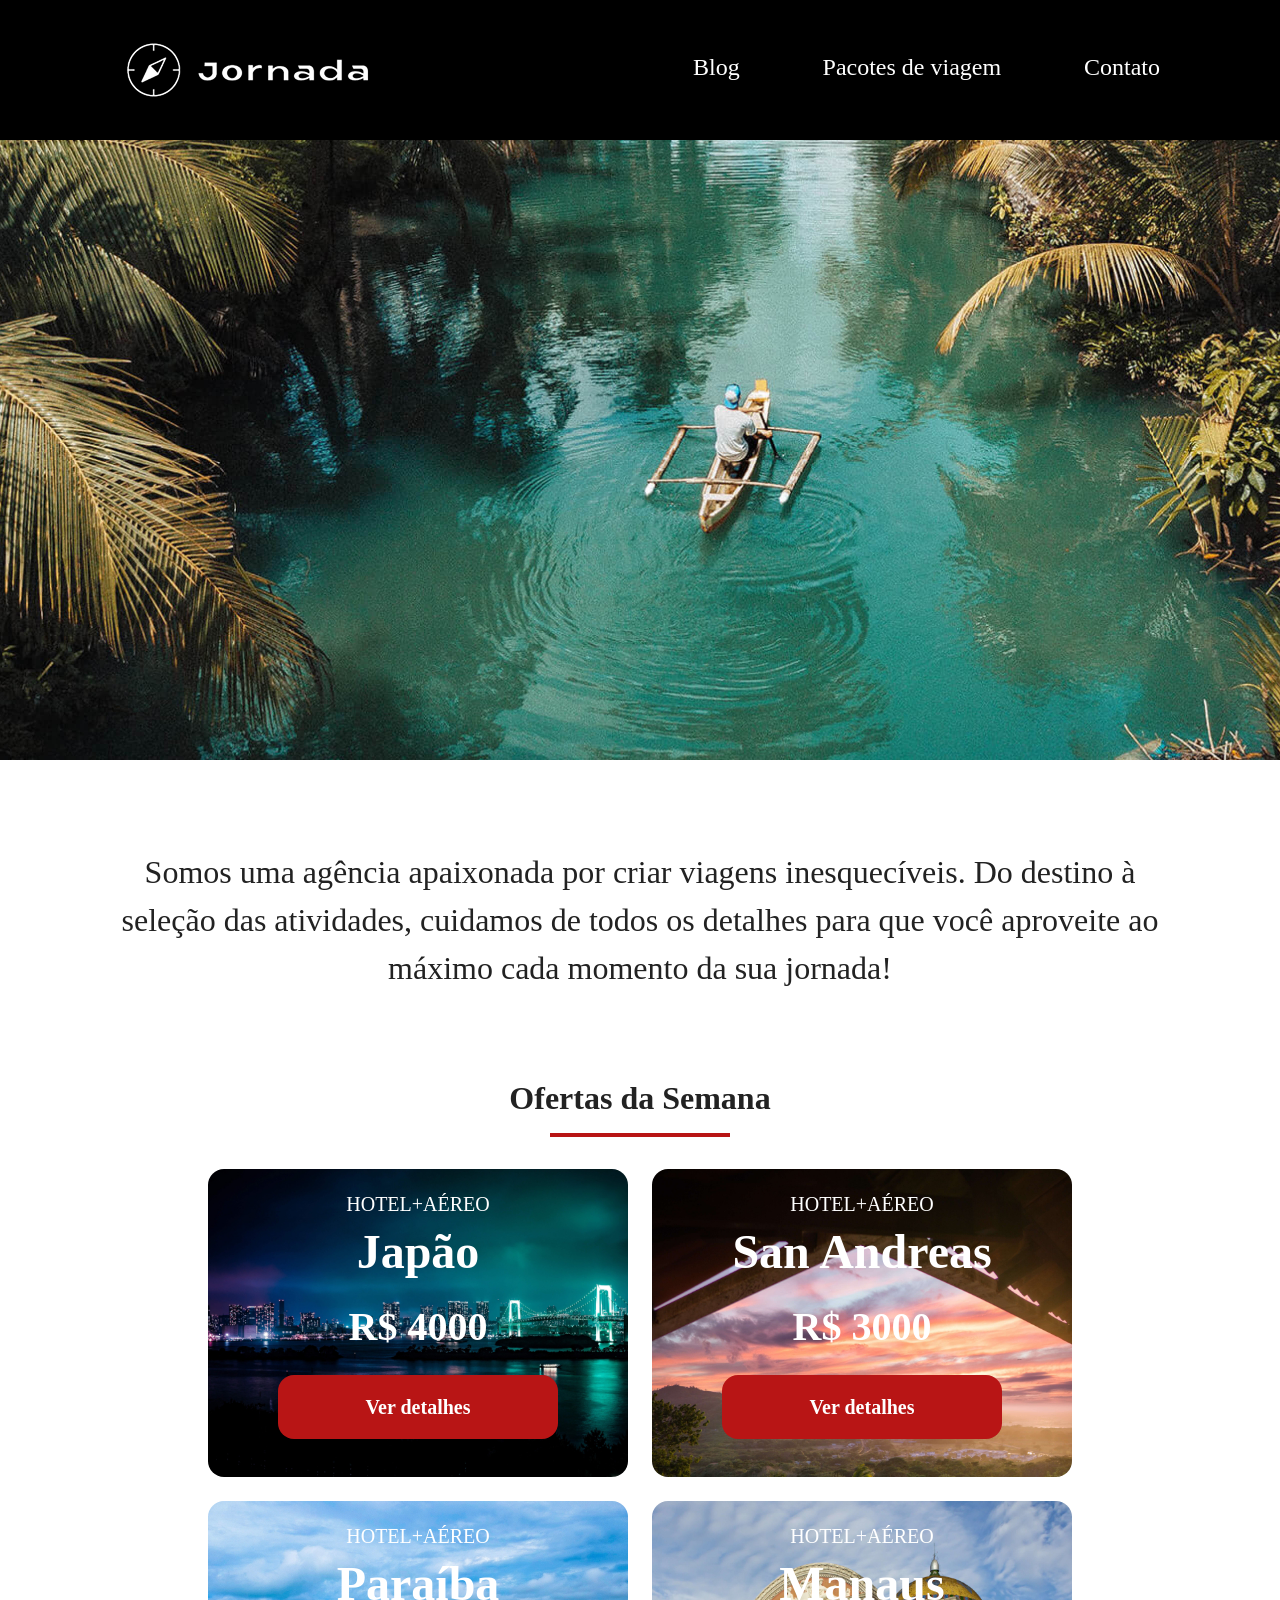
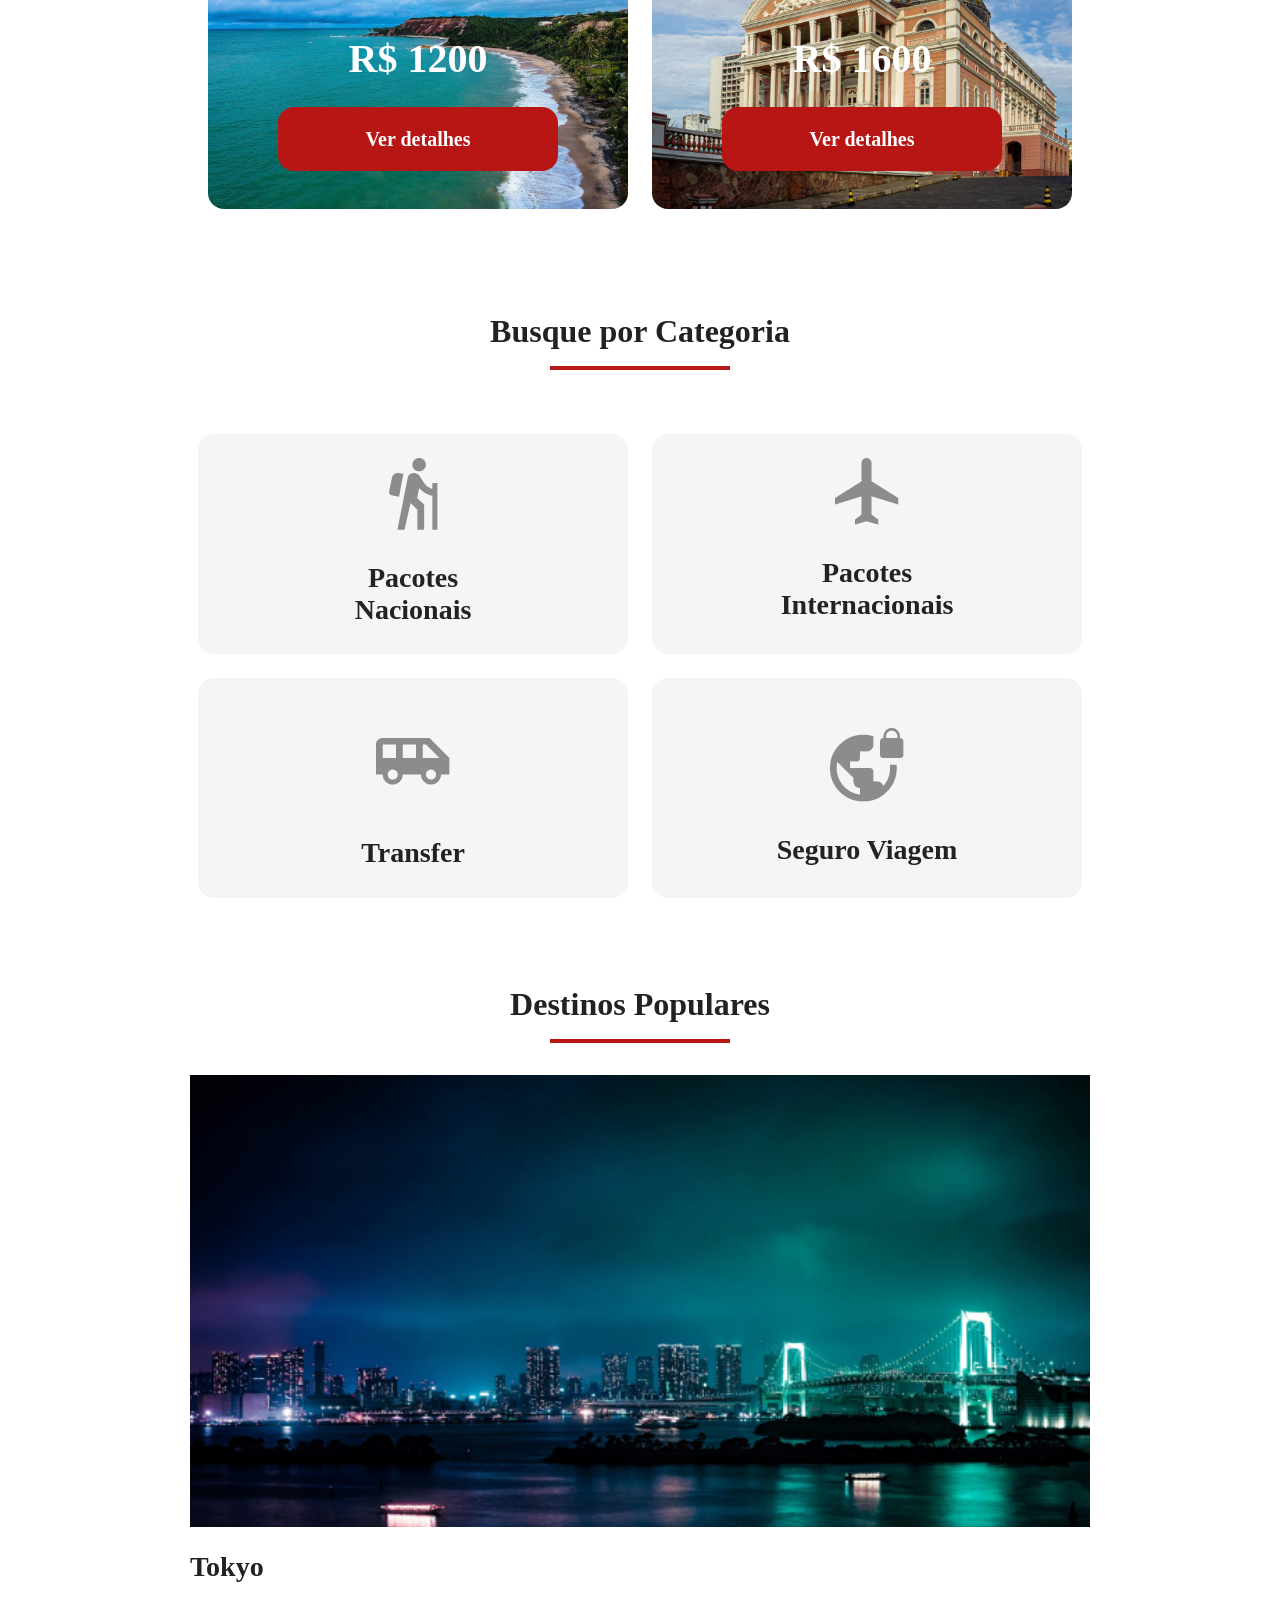
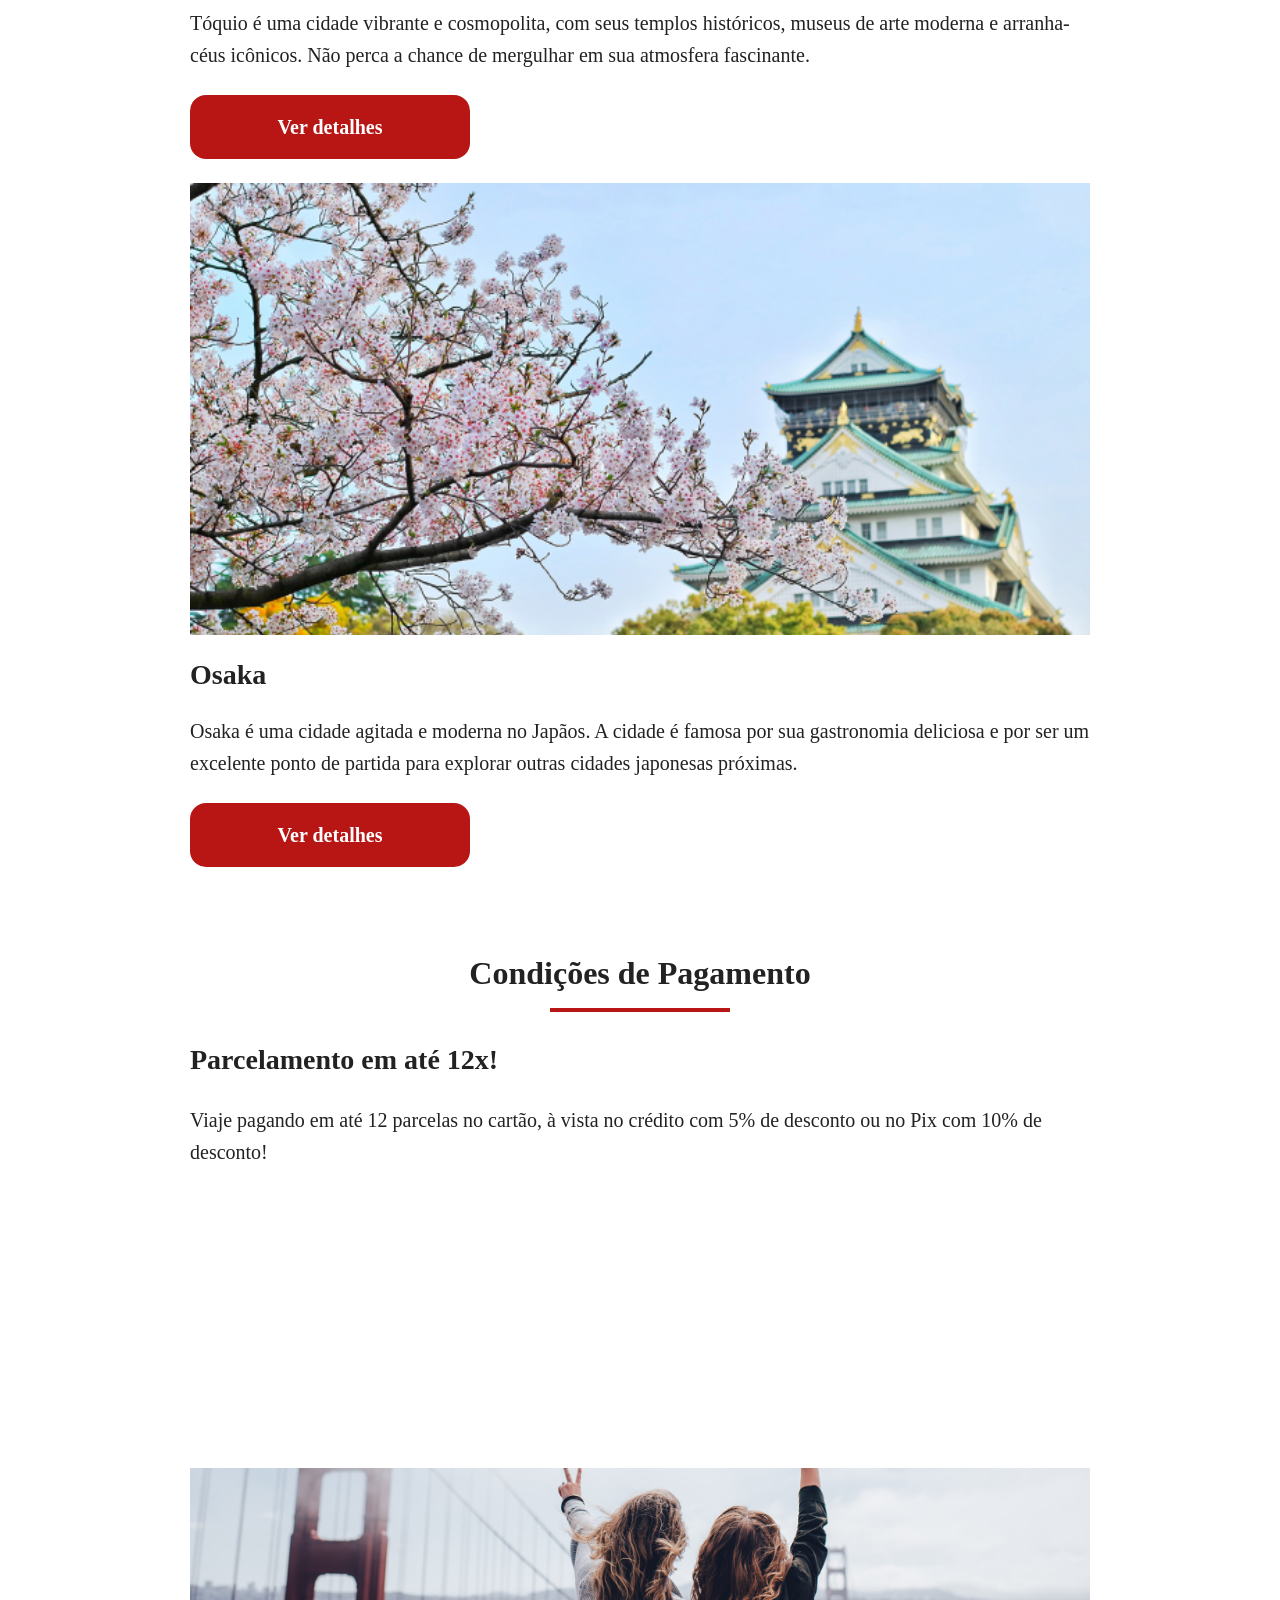
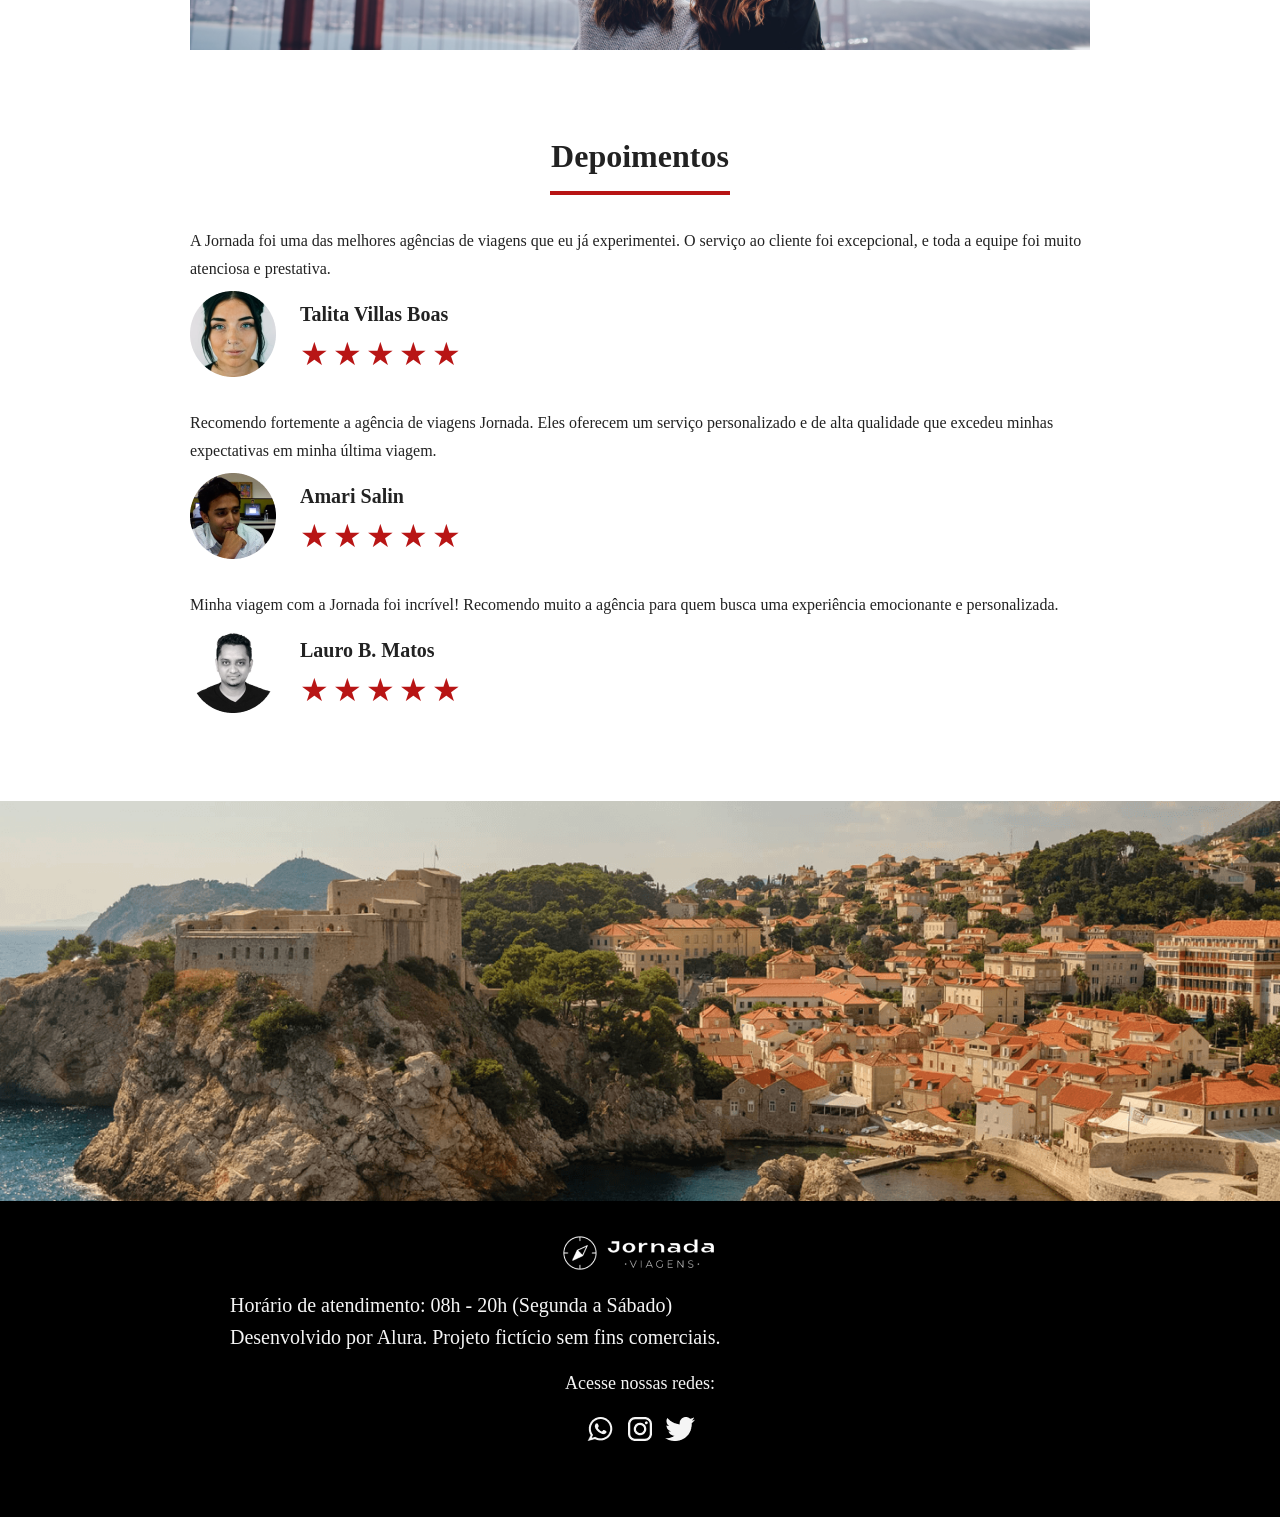
==== commit bcf6504a: "fix" ====
--- a/index.html
+++ b/index.html
@@ -316,7 +316,7 @@
         </article>
       </div>
     </section>
-    <section class="rodape">
+    <section class="bottom-hero">
       <div class="rodape-img"></div>
     </section>
     <footer class="main-footer">
@@ -333,13 +333,13 @@
         <p>Acesse nossas redes:</p>
         <div class="logos-redes-sociais">
           <a href="#">
-            <img src="img/logo-whatsapp.png" alt="" />
+            <img src="img/logo-whatsapp.png" alt="Acesse o whatasapp do Jornada Viagens" />
           </a>
           <a href="#">
-            <img src="img/logo-instagram.png" alt="" />
+            <img src="img/logo-instagram.png" alt="Acesse o instagram do Jornada Viagens" />
           </a>
           <a href="#">
-            <img src="img/logo-twitter.png" alt="" />
+            <img src="img/logo-twitter.png" alt="Acesse o twitter do Jornada Viagens" />
           </a>
         </div>
       </div>
--- a/css/style.css
+++ b/css/style.css
@@ -6,5 +6,5 @@
 @import url(destinations.css);
 @import url(payments.css);
 @import url(testimonials.css);
-@import url(rodape.css);
+@import url(bottom-hero.css);
 @import url(footer.css);
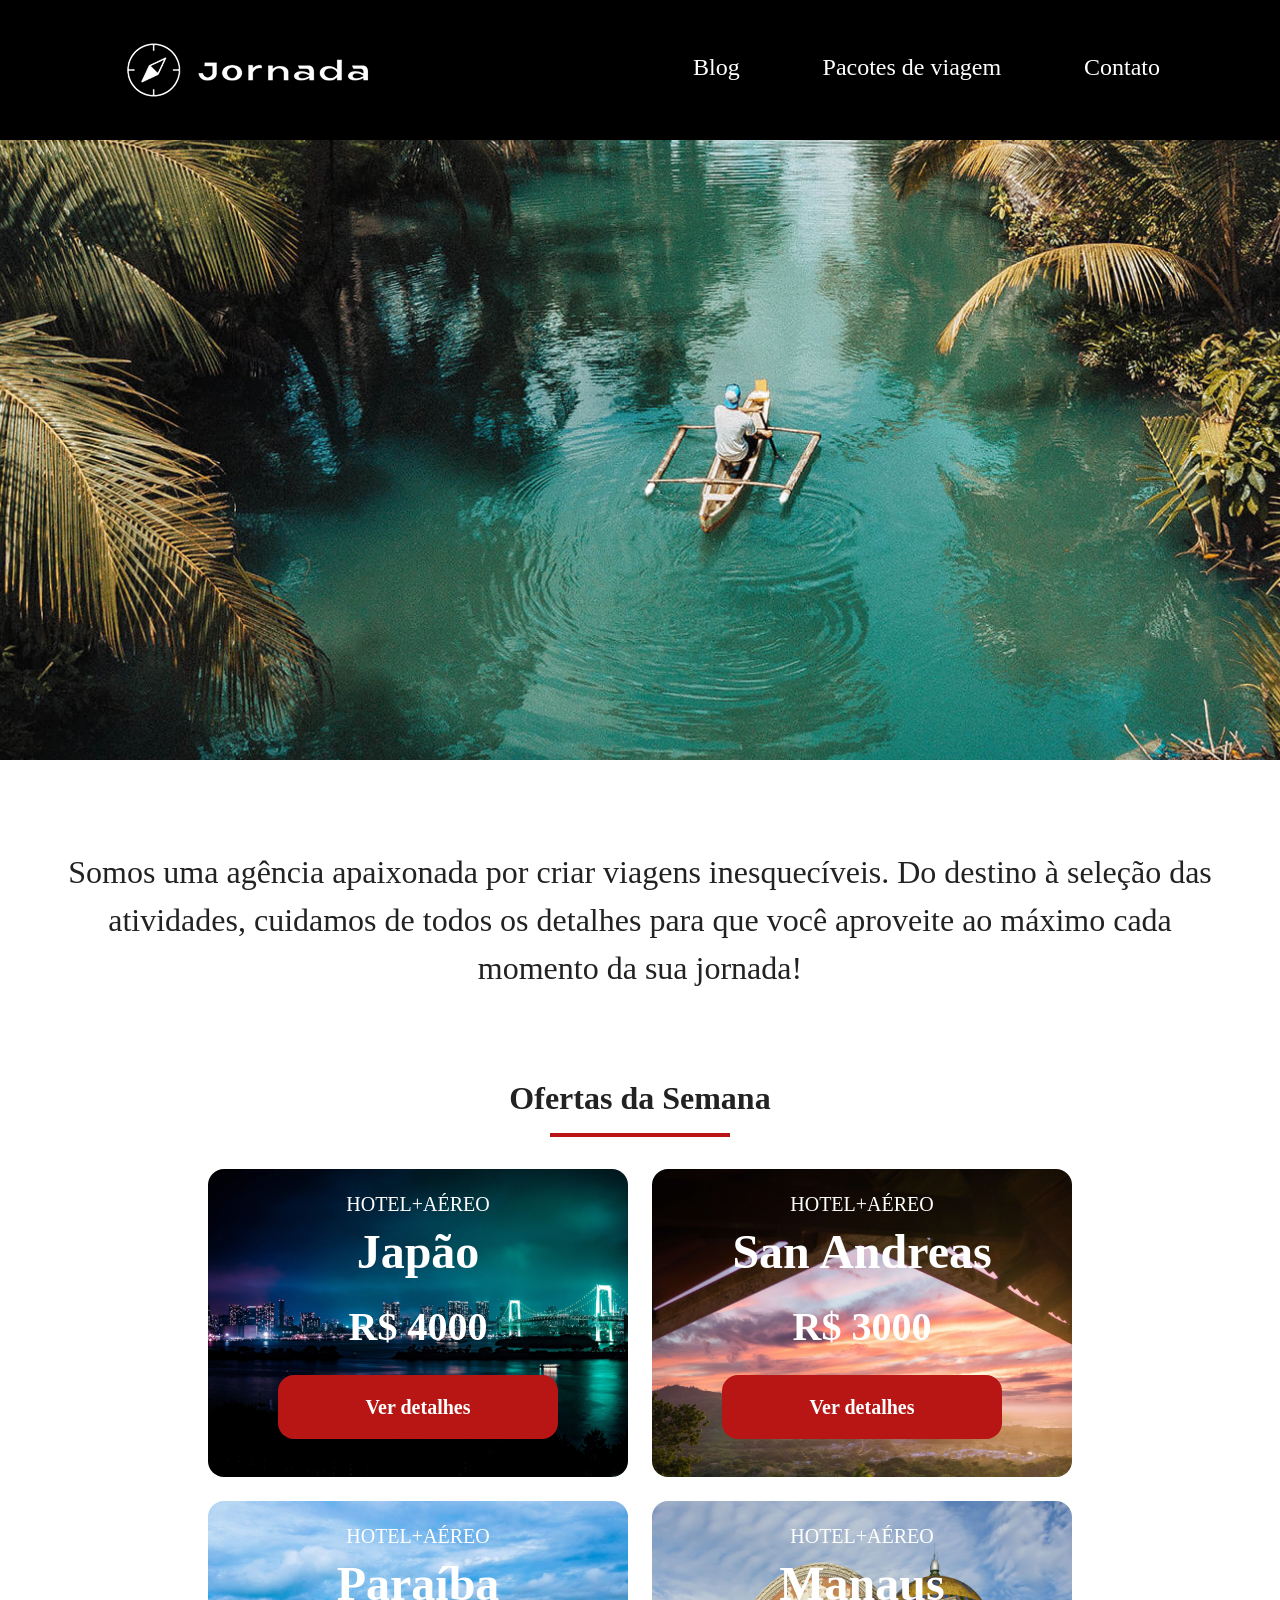
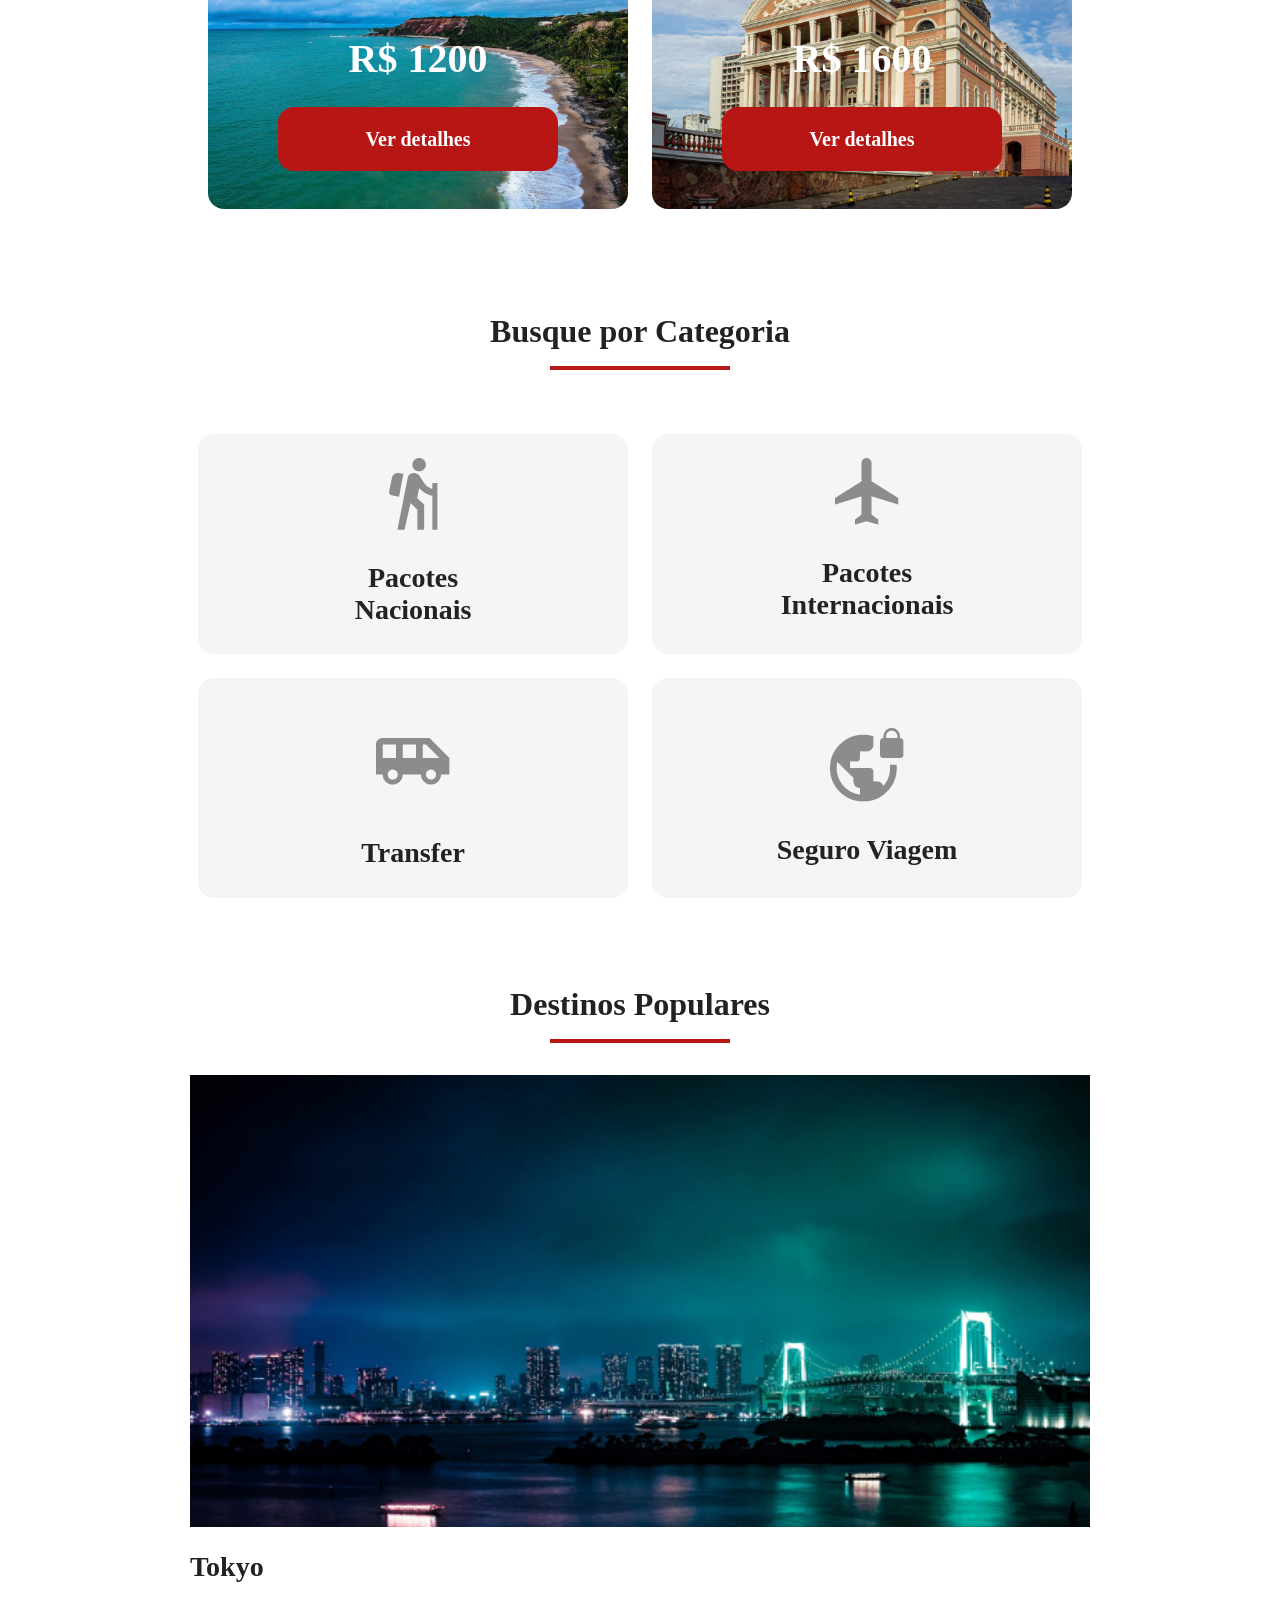
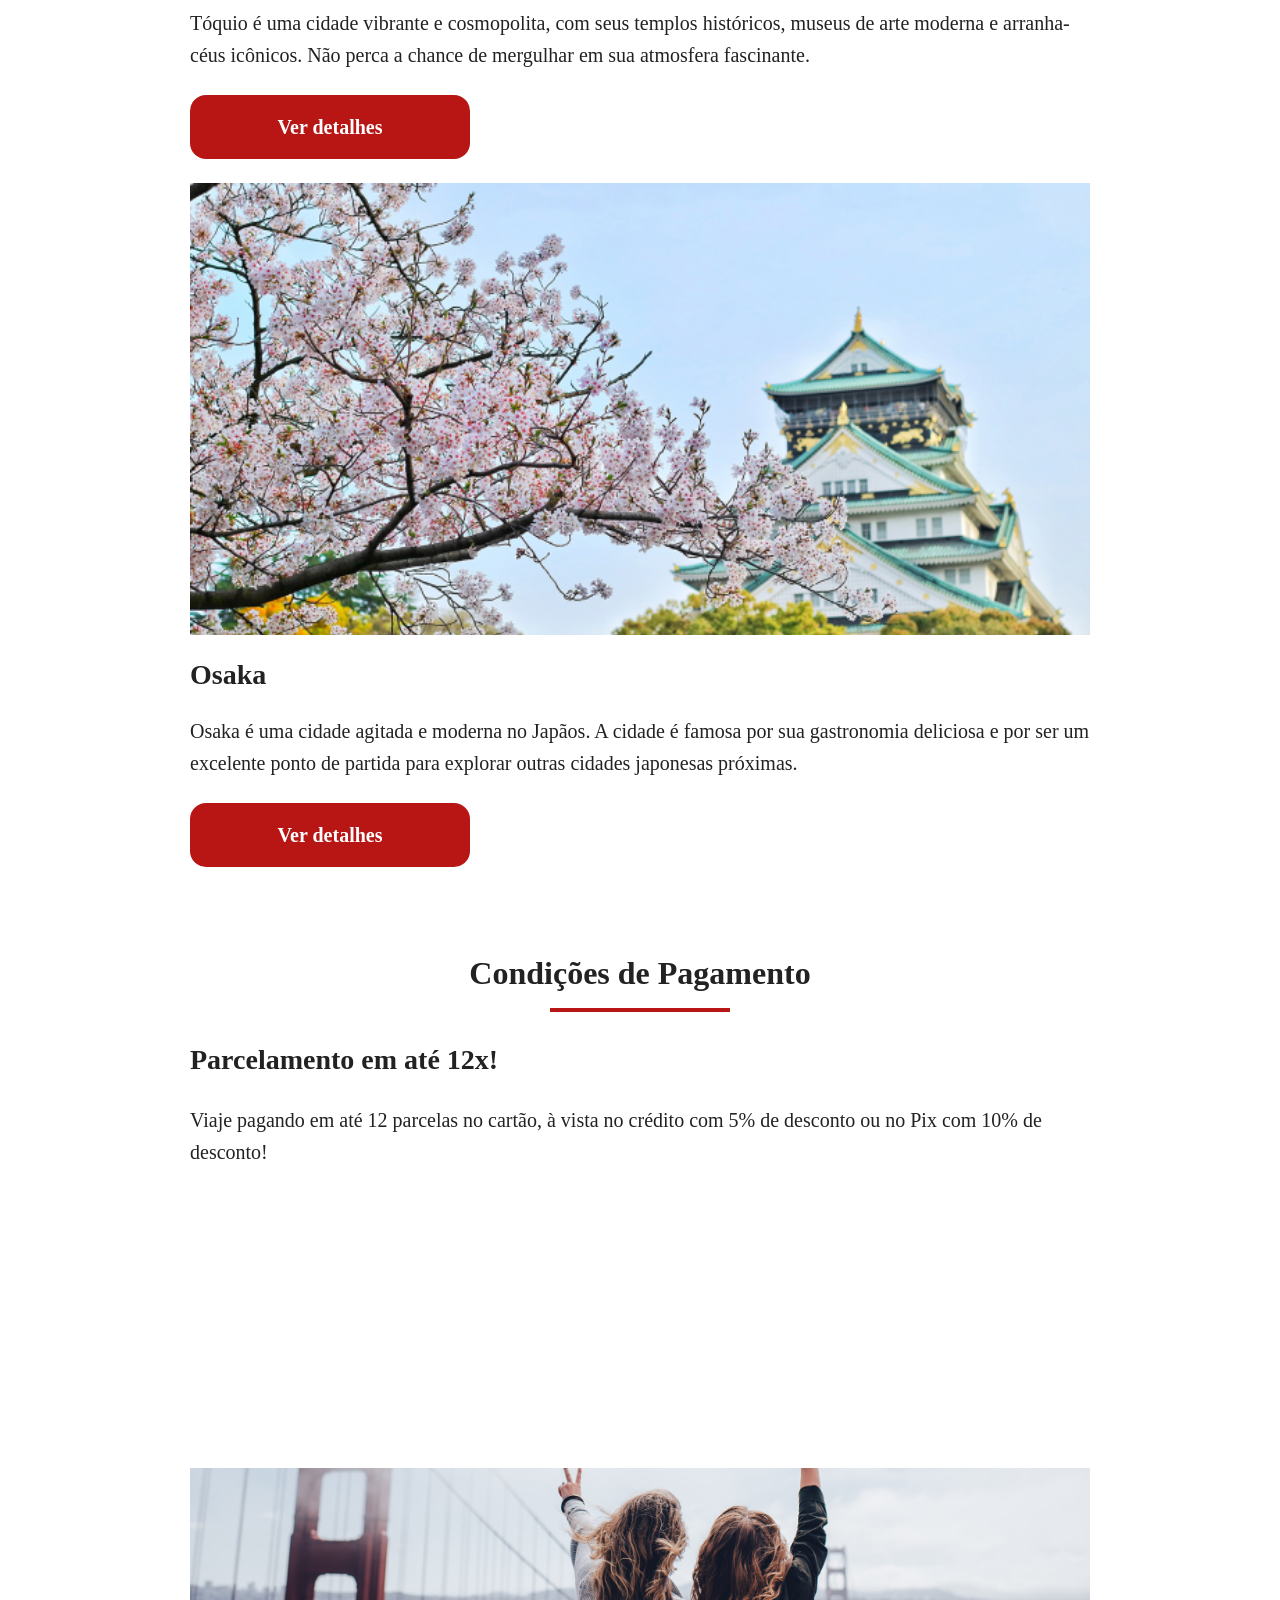
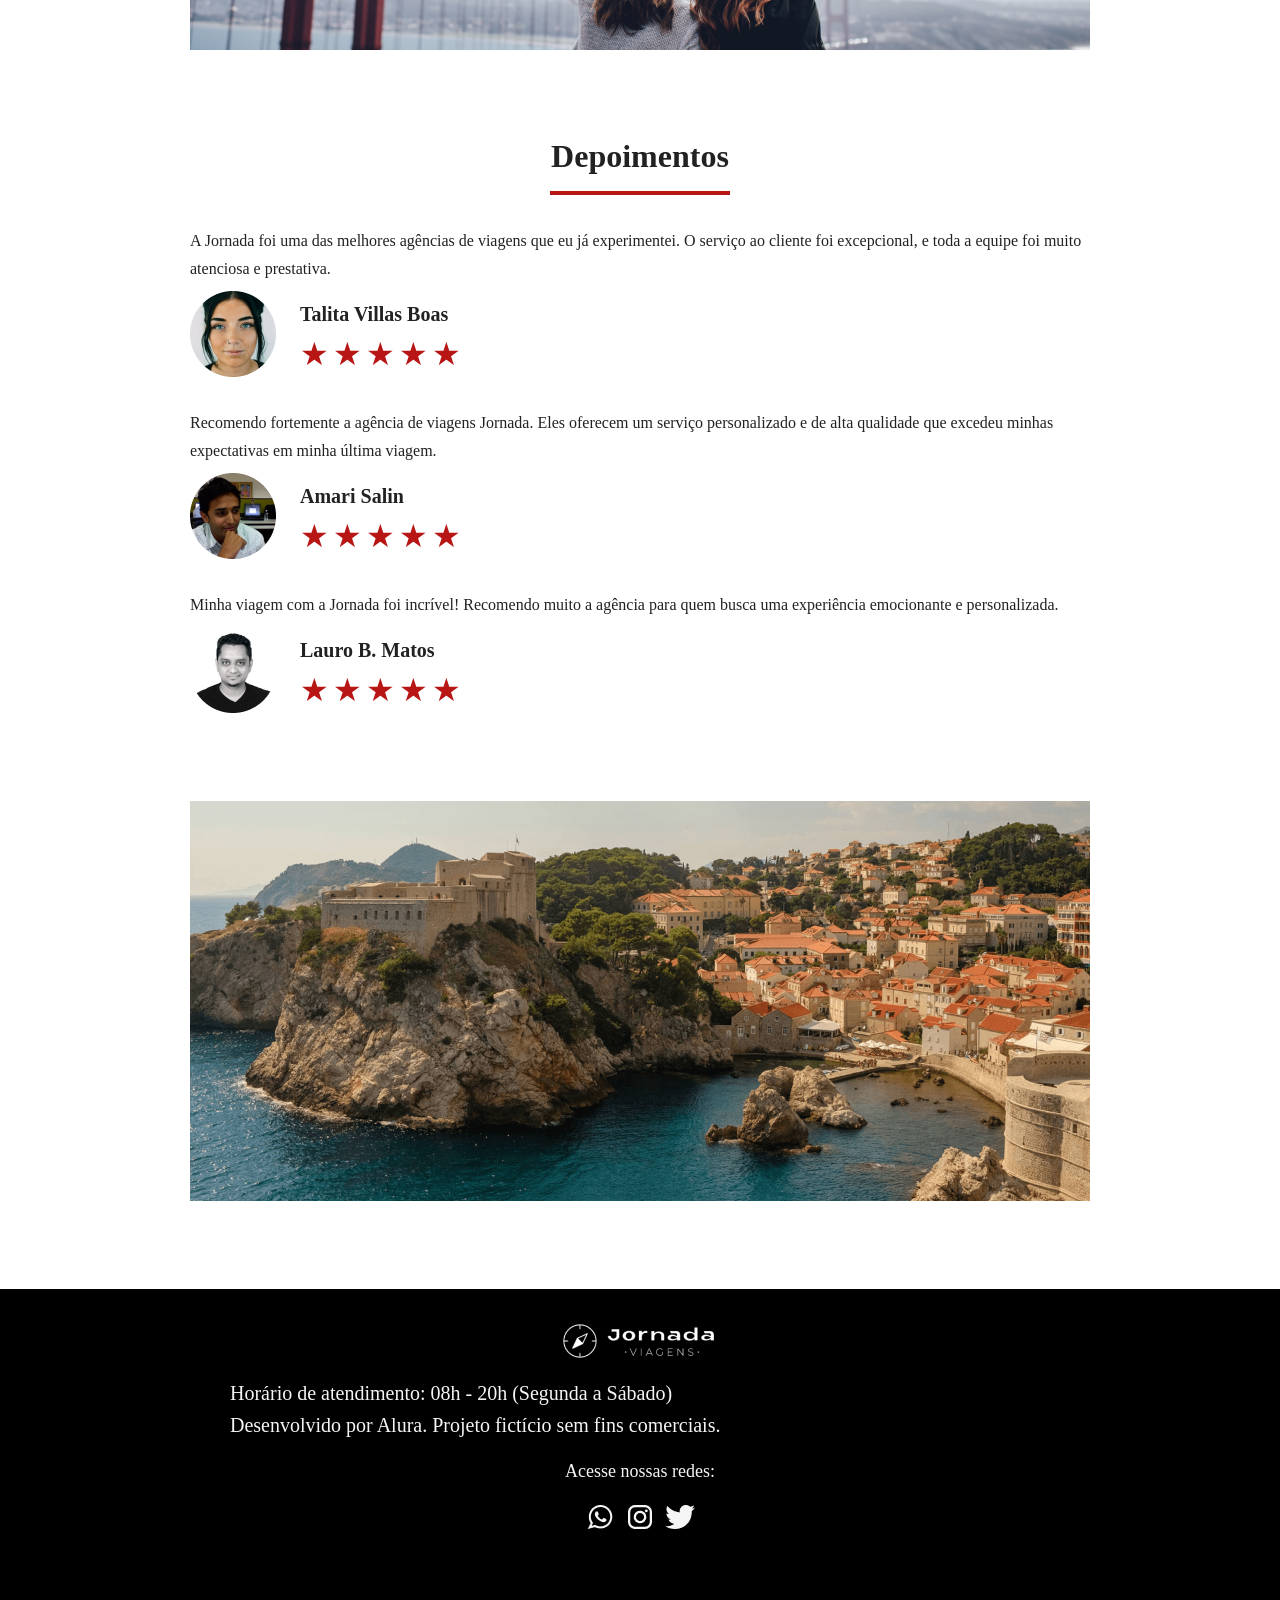
==== commit 680d7a13: "refatorando hero.css" ====
--- a/index.html
+++ b/index.html
@@ -3,6 +3,20 @@
   <head>
     <meta charset="UTF-8" />
     <meta name="viewport" content="width=device-width, initial-scale=1.0" />
+    <meta
+      name="description"
+      content="Jornada Viagens, uma agência apaixonada por criar viagens inesquecíveis."
+    />
+
+    <meta name="og:title" content="Jornada Viagens" />
+    <meta
+      name="og:description"
+      content="Jornada Viagens, uma agência apaixonada por criar viagens inesquecíveis."
+    />
+    <meta name="og:image" content="#" />
+    <meta name="og:type" content="website" />
+    <meta name="og:url" content="#" />
+
     <link rel="icon" href="favico.png" type="xml/png" />
     <link rel="stylesheet" href="./css/style.css" />
     <title>Jornada Viagens</title>
@@ -29,18 +43,18 @@
         <nav>
           <ul class="list-links">
             <li>
-              <a href="blog.html" target="_blank" title="Acessar Blog">Blog</a>
+              <a href="blog.html" target="_self" title="Acessar Blog">Blog</a>
             </li>
             <li>
               <a
                 href="pacotes.html"
-                target="_blank"
+                target="_self"
                 title="Acessar Pacotes de viagem"
                 >Pacotes de viagem</a
               >
             </li>
             <li>
-              <a href="contato.html" target="_blank" title="Acessar Contato"
+              <a href="contato.html" target="_self" title="Acessar Contato"
                 >Contato</a
               >
             </li>
@@ -48,7 +62,7 @@
         </nav>
       </div>
     </header>
-    <section class="hero">
+    <section class="hero-index">
       <div class="hero-img"></div>
       <h2>
         Somos uma agência apaixonada por criar viagens inesquecíveis. Do destino
@@ -333,13 +347,22 @@
         <p>Acesse nossas redes:</p>
         <div class="logos-redes-sociais">
           <a href="#">
-            <img src="img/logo-whatsapp.png" alt="Acesse o whatasapp do Jornada Viagens" />
+            <img
+              src="img/logo-whatsapp.png"
+              alt="Acesse o whatasapp do Jornada Viagens"
+            />
           </a>
           <a href="#">
-            <img src="img/logo-instagram.png" alt="Acesse o instagram do Jornada Viagens" />
+            <img
+              src="img/logo-instagram.png"
+              alt="Acesse o instagram do Jornada Viagens"
+            />
           </a>
           <a href="#">
-            <img src="img/logo-twitter.png" alt="Acesse o twitter do Jornada Viagens" />
+            <img
+              src="img/logo-twitter.png"
+              alt="Acesse o twitter do Jornada Viagens"
+            />
           </a>
         </div>
       </div>
